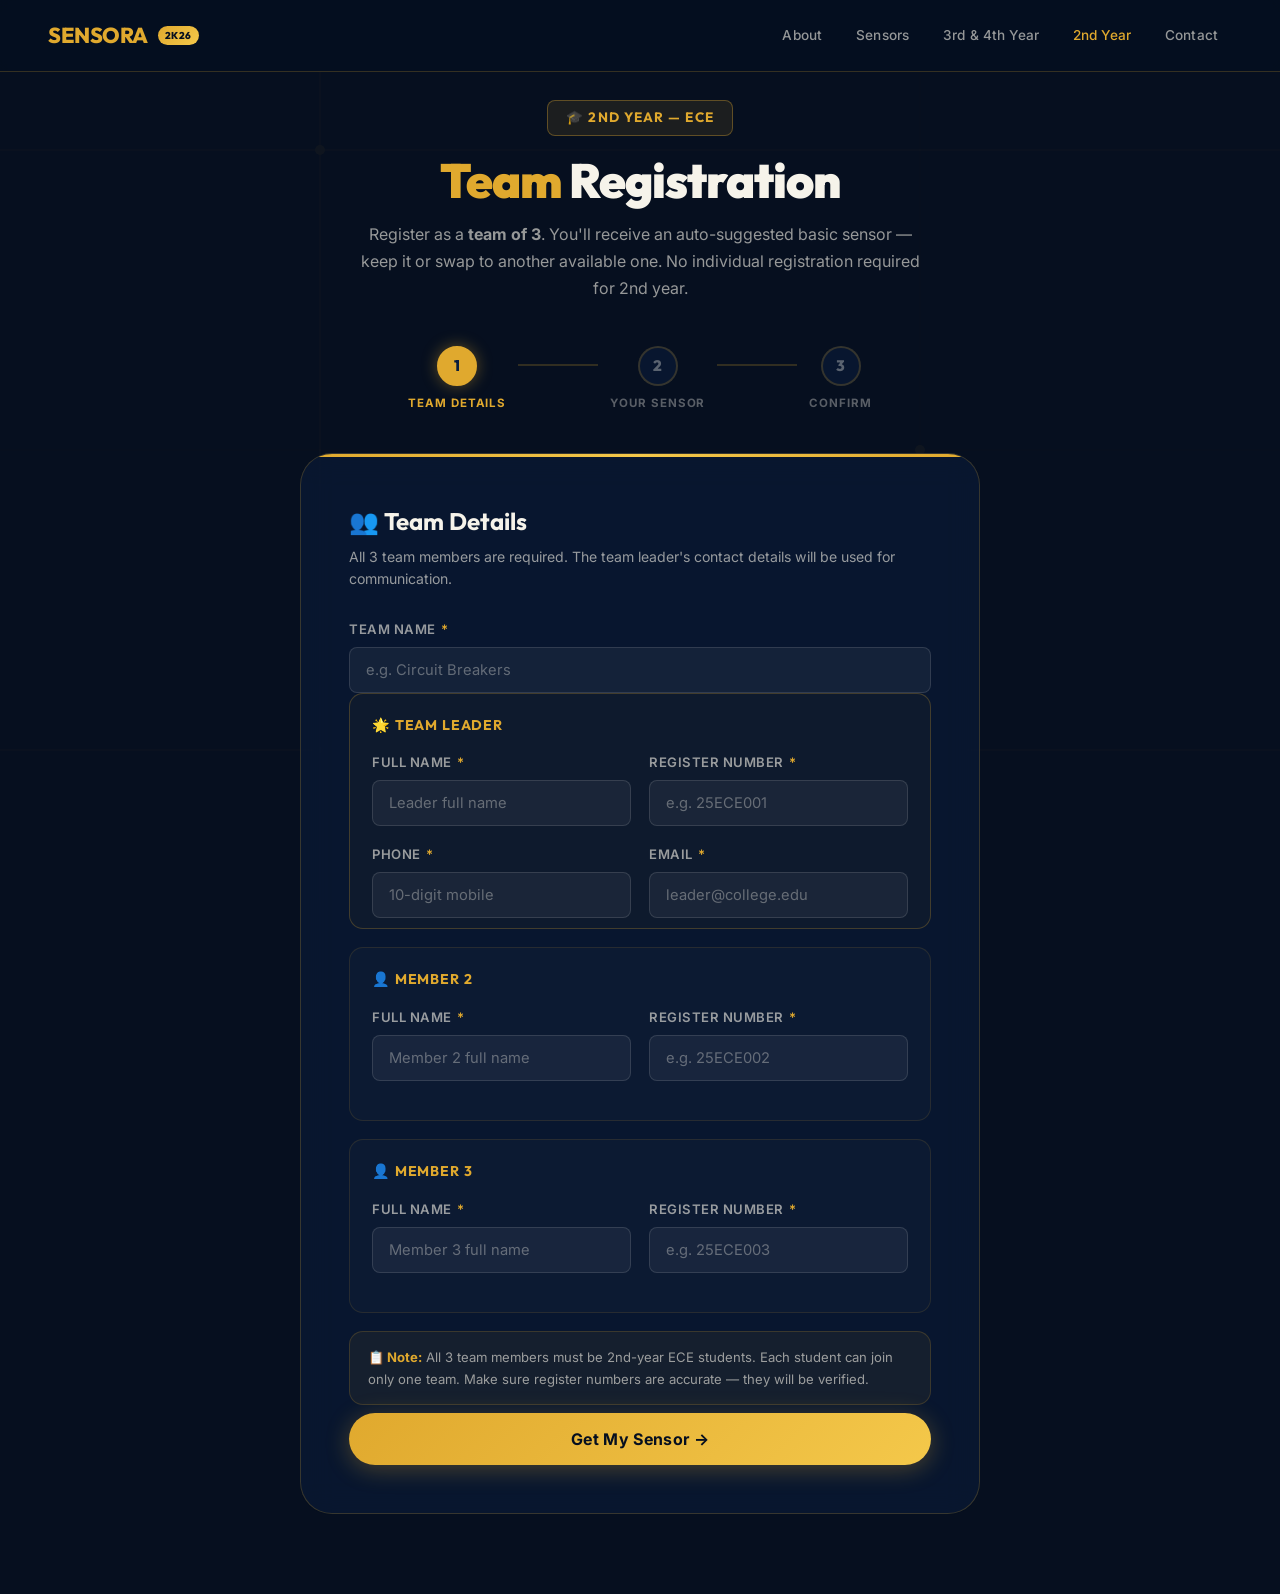
==== register-2nd.html @ 1e6fa835 "Add files via upload" ====
<!DOCTYPE html>
<html lang="en">
<head>
  <meta charset="UTF-8" />
  <meta name="viewport" content="width=device-width, initial-scale=1.0" />
  <meta name="description" content="SENSORA 2K26 — 2nd Year Team Registration. Register your team and get your sensor kit for the expo." />
  <meta name="theme-color" content="#0b1e3d" />
  <title>2nd Year Team Registration · SENSORA 2K26</title>
  <link rel="preconnect" href="https://fonts.googleapis.com" />
  <link rel="preconnect" href="https://fonts.gstatic.com" crossorigin />
  <link rel="stylesheet" href="style.css" />
  <link rel="stylesheet" href="sections.css" />
  <link rel="stylesheet" href="register-2nd.css" />
</head>
<body>

<!-- Circuit BG -->
<div class="circuit-bg" aria-hidden="true">
  <svg viewBox="0 0 1440 900" preserveAspectRatio="xMidYMid slice" fill="none" xmlns="http://www.w3.org/2000/svg">
    <line x1="0" y1="150" x2="1440" y2="150" stroke="#e0a92e" stroke-width="1"/>
    <line x1="0" y1="450" x2="1440" y2="450" stroke="#e0a92e" stroke-width="0.5"/>
    <line x1="0" y1="750" x2="1440" y2="750" stroke="#e0a92e" stroke-width="1"/>
    <line x1="400" y1="0" x2="400" y2="900" stroke="#e0a92e" stroke-width="1"/>
    <line x1="1000" y1="0" x2="1000" y2="900" stroke="#e0a92e" stroke-width="0.5"/>
    <circle cx="400" cy="150" r="5" fill="#e0a92e"/>
    <circle cx="1000" cy="450" r="5" fill="#e0a92e"/>
    <circle cx="400" cy="750" r="3" fill="#e0a92e"/>
  </svg>
</div>

<!-- Nav -->
<nav id="navbar" role="navigation" aria-label="Main navigation">
  <a href="index.html" class="nav-logo" aria-label="SENSORA 2K26 home">
    <span class="logo-s">SENSORA</span>
    <span class="logo-badge">2K26</span>
  </a>
  <div class="nav-links" role="menubar">
    <a href="index.html#about" role="menuitem">About</a>
    <a href="index.html#catalog" role="menuitem">Sensors</a>
    <a href="index.html#registration" role="menuitem">3rd &amp; 4th Year</a>
    <a href="register-2nd.html" class="active" role="menuitem">2nd Year</a>
    <a href="index.html#contact" role="menuitem">Contact</a>
  </div>
</nav>

<!-- ════════ MAIN ════════ -->
<main id="reg2nd-main">
  <div class="reg2nd-container">

    <!-- Page Header -->
    <div class="reg2nd-header reveal">
      <div class="r2h-badge">🎓 2nd Year — ECE</div>
      <h1 class="r2h-title"><span>Team</span> Registration</h1>
      <p class="r2h-sub">
        Register as a <strong>team of 3</strong>. You'll receive an auto-suggested basic sensor — keep it or swap to another available one.
        No individual registration required for 2nd year.
      </p>
    </div>

    <!-- Step Indicator -->
    <div class="step-indicator reveal reveal-delay-1" id="step-indicator" role="list">
      <div class="step-dot active" data-step="1" role="listitem">
        <span class="sd-num">1</span>
        <span class="sd-label">Team Details</span>
      </div>
      <div class="step-line"></div>
      <div class="step-dot" data-step="2" role="listitem">
        <span class="sd-num">2</span>
        <span class="sd-label">Your Sensor</span>
      </div>
      <div class="step-line"></div>
      <div class="step-dot" data-step="3" role="listitem">
        <span class="sd-num">3</span>
        <span class="sd-label">Confirm</span>
      </div>
    </div>

    <!-- ── STEP 1: Team Details ── -->
    <div class="wizard-step active" id="step1" data-step="1">
      <div class="form-card reveal">
        <div class="form-title">👥 Team Details</div>
        <div class="form-subtitle">
          All 3 team members are required. The team leader's contact details will be used for communication.
        </div>

        <form id="team-details-form" novalidate>

          <!-- Team Name -->
          <div class="form-group">
            <label class="form-label" for="r2-team-name">Team Name <span class="required">*</span></label>
            <input class="form-input" type="text" id="r2-team-name" name="teamName"
                   placeholder="e.g. Circuit Breakers" maxlength="80" required autocomplete="off" />
            <span class="error-text"></span>
          </div>

          <!-- Team Leader -->
          <div class="member-block leader-block">
            <div class="mb-title">🌟 Team Leader</div>
            <div class="form-grid">
              <div class="form-group">
                <label class="form-label" for="r2-leader-name">Full Name <span class="required">*</span></label>
                <input class="form-input" type="text" id="r2-leader-name" name="leaderName"
                       placeholder="Leader full name" maxlength="80" required />
                <span class="error-text"></span>
              </div>
              <div class="form-group">
                <label class="form-label" for="r2-leader-regno">Register Number <span class="required">*</span></label>
                <input class="form-input" type="text" id="r2-leader-regno" name="leaderRegno"
                       placeholder="e.g. 25ECE001" maxlength="20" required autocomplete="off" />
                <span class="error-text"></span>
              </div>
              <div class="form-group">
                <label class="form-label" for="r2-leader-phone">Phone <span class="required">*</span></label>
                <input class="form-input" type="tel" id="r2-leader-phone" name="leaderPhone"
                       placeholder="10-digit mobile" maxlength="10" required autocomplete="tel" />
                <span class="error-text"></span>
              </div>
              <div class="form-group">
                <label class="form-label" for="r2-leader-email">Email <span class="required">*</span></label>
                <input class="form-input" type="email" id="r2-leader-email" name="leaderEmail"
                       placeholder="leader@college.edu" required autocomplete="email" />
                <span class="error-text"></span>
              </div>
            </div>
          </div>

          <!-- Member 2 -->
          <div class="member-block">
            <div class="mb-title">👤 Member 2</div>
            <div class="form-grid">
              <div class="form-group">
                <label class="form-label" for="r2-m2-name">Full Name <span class="required">*</span></label>
                <input class="form-input" type="text" id="r2-m2-name" name="member2Name"
                       placeholder="Member 2 full name" maxlength="80" required />
                <span class="error-text"></span>
              </div>
              <div class="form-group">
                <label class="form-label" for="r2-m2-regno">Register Number <span class="required">*</span></label>
                <input class="form-input member-regno" type="text" id="r2-m2-regno" name="member2Regno"
                       placeholder="e.g. 25ECE002" maxlength="20" required autocomplete="off"
                       data-member="2" />
                <span class="error-text"></span>
                <span class="member-check-badge" id="m2-badge"></span>
              </div>
            </div>
          </div>

          <!-- Member 3 -->
          <div class="member-block">
            <div class="mb-title">👤 Member 3</div>
            <div class="form-grid">
              <div class="form-group">
                <label class="form-label" for="r2-m3-name">Full Name <span class="required">*</span></label>
                <input class="form-input" type="text" id="r2-m3-name" name="member3Name"
                       placeholder="Member 3 full name" maxlength="80" required />
                <span class="error-text"></span>
              </div>
              <div class="form-group">
                <label class="form-label" for="r2-m3-regno">Register Number <span class="required">*</span></label>
                <input class="form-input member-regno" type="text" id="r2-m3-regno" name="member3Regno"
                       placeholder="e.g. 25ECE003" maxlength="20" required autocomplete="off"
                       data-member="3" />
                <span class="error-text"></span>
                <span class="member-check-badge" id="m3-badge"></span>
              </div>
            </div>
          </div>

          <!-- Disclaimer -->
          <div class="form-rules" style="margin-top:8px;">
            <strong>📋 Note:</strong> All 3 team members must be 2nd-year ECE students. Each student can join only one team. Make sure register numbers are accurate — they will be verified.
          </div>

          <button type="submit" class="btn-submit" id="step1-next-btn">
            <div class="spinner"></div>
            <span class="btn-text">Get My Sensor →</span>
          </button>
        </form>
      </div>
    </div>

    <!-- ── STEP 2: Sensor Assignment ── -->
    <div class="wizard-step" id="step2" data-step="2">
      <div class="form-card reveal">
        <div class="form-title">🎁 Your Sensor Assignment</div>
        <div class="form-subtitle">
          A basic sensor has been auto-suggested for your team. You can keep it or search for another available basic sensor.
        </div>

        <!-- Suggested Sensor Card -->
        <div class="suggested-sensor-card" id="suggested-sensor-card">
          <div class="ssc-loading" id="ssc-loading">
            <div class="spinner" style="width:28px;height:28px;border-width:3px;"></div>
            <span>Loading sensor pool...</span>
          </div>
          <div class="ssc-content" id="ssc-content" style="display:none;">
            <div class="ssc-label">✨ Your Auto-Suggested Sensor</div>
            <div class="ssc-sensor-name" id="ssc-name">—</div>
            <div class="ssc-available" id="ssc-available">✓ Available &nbsp;·&nbsp; ✓ Beginner Friendly</div>
          </div>
          <div class="ssc-unavail" id="ssc-unavail" style="display:none;">
            <div class="ssc-label" style="color:#f87171;">⚠️ No Basic Sensors Available</div>
            <p style="font-size:0.88rem;color:var(--text-muted);margin-top:8px;">
              All basic sensors have been allocated. Please contact the event coordinator.
            </p>
          </div>
        </div>

        <!-- Action Buttons -->
        <div class="sensor-action-btns" id="sensor-action-btns" style="display:none;">
          <button class="btn-keep-sensor" id="btn-keep-sensor">
            ✅ Keep This Sensor
          </button>
          <button class="btn-choose-sensor" id="btn-choose-another">
            🔄 Choose Another
          </button>
        </div>

        <!-- Search Panel (shown when "Choose Another" clicked) -->
        <div class="basic-search-panel" id="basic-search-panel" style="display:none;">
          <div class="bsp-title">🔍 Search Available Basic Sensors</div>

          <div class="sensor-search-wrap" id="basic-sensor-search-wrap">
            <span class="sensor-search-icon">🔍</span>
            <input class="sensor-search-input" type="text" id="basic-sensor-search-input"
                   placeholder="Search by name, keyword..." autocomplete="off"
                   aria-autocomplete="list" aria-controls="basic-results-list"
                   aria-expanded="false" role="combobox" />
            <button type="button" class="sensor-search-clear" id="basic-search-clear"
                    aria-label="Clear" style="display:none;">✕</button>
          </div>

          <div class="sensor-results-dropdown" id="basic-results-dropdown" style="display:none;" role="listbox">
            <ul class="sensor-results-list" id="basic-results-list"></ul>
          </div>

          <div class="bsp-chips" id="bsp-chips">
            <!-- Available sensor chips rendered here -->
          </div>
        </div>

        <!-- Selected sensor display -->
        <div class="selected-sensor-display" id="selected-sensor-display" style="display:none;">
          <div class="ssd-label">Selected Sensor:</div>
          <div class="ssd-name" id="ssd-name">—</div>
          <button class="ssd-change" id="ssd-change">Change →</button>
        </div>

        <!-- Navigation -->
        <div class="wizard-nav">
          <button class="btn-back" id="step2-back-btn" type="button">← Back</button>
          <button class="btn-submit" id="step2-next-btn" type="button" disabled>
            <span class="btn-text">Review &amp; Confirm →</span>
          </button>
        </div>
      </div>
    </div>

    <!-- ── STEP 3: Confirm ── -->
    <div class="wizard-step" id="step3" data-step="3">
      <div class="form-card reveal">
        <div class="form-title">✅ Review &amp; Confirm</div>
        <div class="form-subtitle">
          Please review your team details and selected sensor before confirming. Once submitted, your sensor will be reserved.
        </div>

        <div class="confirmation-card" id="confirmation-card">
          <!-- Populated dynamically -->
        </div>

        <div class="form-rules" style="margin-top:16px;">
          ⚠️ By confirming, you agree that all register numbers are accurate. Sensor availability is verified at the moment of submission.
        </div>

        <div class="wizard-nav">
          <button class="btn-back" id="step3-back-btn" type="button">← Back</button>
          <button class="btn-submit" id="step3-confirm-btn" type="button">
            <div class="spinner"></div>
            <span class="btn-text">🚀 Confirm Team Registration</span>
          </button>
        </div>
      </div>
    </div>

  </div>
</main>

<!-- Success Modal -->
<div class="modal-overlay" id="success-modal-overlay" role="dialog" aria-modal="true" aria-labelledby="r2-modal-title">
  <div class="modal">
    <div class="modal-icon">🎉</div>
    <div class="modal-title" id="r2-modal-title">Team Registered!</div>
    <div class="modal-subtitle">Your 2nd year team registration is confirmed.</div>

    <div class="entry-code-box" style="margin:20px 0;">
      <div class="entry-code-label">Registration ID</div>
      <div class="entry-code-value" id="r2-modal-regid">SF2-2026-XXXXX</div>
    </div>
    <button class="btn-copy" id="r2-copy-btn">⎘ Copy ID</button>

    <div class="modal-summary" id="r2-modal-summary"></div>
    <button class="modal-ok" id="r2-modal-ok">Done ✓</button>
  </div>
</div>

<!-- Error Modal -->
<div class="modal-overlay" id="error-modal-overlay" role="dialog" aria-modal="true">
  <div class="modal error-modal">
    <div class="modal-icon">⚠️</div>
    <div class="modal-title">Registration Error</div>
    <div class="modal-subtitle" id="r2-error-msg">An error occurred.</div>
    <button class="modal-ok">Try Again</button>
  </div>
</div>

<!-- Toast -->
<div id="toast-container" aria-live="polite" aria-atomic="false"></div>

<!-- Scripts -->
<script>
  window.addEventListener('scroll', () => {
    document.getElementById('navbar').classList.toggle('scrolled', window.scrollY > 20);
  }, { passive: true });
</script>
<script src="app-2nd.js" defer></script>
</body>
</html>
---- style.css ----
/* ============================================================
   SENSORA 2K26 — Premium Style Sheet
   P.T. Lee Chengalvaraya Naicker College ECE Activity Club
   ============================================================ */

@import url('https://fonts.googleapis.com/css2?family=Outfit:wght@300;400;500;600;700;800;900&family=Inter:wght@300;400;500;600;700&family=JetBrains+Mono:wght@400;500&display=swap');

/* ── Design Tokens ───────────────────────────────────────── */
:root {
  --navy:         #0b1e3d;
  --navy-deep:    #060f1f;
  --navy-mid:     #112548;
  --navy-light:   #1a3a6b;
  --gold:         #e0a92e;
  --gold-light:   #f4c84a;
  --gold-dark:    #b8851a;
  --cream:        #f6f3ea;
  --cream-dark:   #ede8d8;
  --white:        #ffffff;
  --text-primary: #f6f3ea;
  --text-muted:   rgba(246,243,234,0.6);
  --text-subtle:  rgba(246,243,234,0.35);

  --glass-bg:     rgba(11,30,61,0.55);
  --glass-border: rgba(224,169,46,0.22);
  --glass-hover:  rgba(224,169,46,0.10);

  --radius-sm:    8px;
  --radius-md:    14px;
  --radius-lg:    22px;
  --radius-xl:    32px;

  --shadow-gold:  0 0 30px rgba(224,169,46,0.18), 0 4px 24px rgba(0,0,0,0.38);
  --shadow-card:  0 8px 40px rgba(0,0,0,0.4);
  --shadow-glow:  0 0 60px rgba(224,169,46,0.12);

  --transition:   all 0.3s cubic-bezier(0.4,0,0.2,1);
  --transition-fast: all 0.18s ease;

  --font-head:    'Outfit', sans-serif;
  --font-body:    'Inter', sans-serif;
  --font-mono:    'JetBrains Mono', monospace;

  --nav-h:        72px;
}

/* ── Reset & Base ────────────────────────────────────────── */
*, *::before, *::after { box-sizing: border-box; margin: 0; padding: 0; }

html {
  scroll-behavior: smooth;
  scroll-padding-top: calc(var(--nav-h) + 16px);
  font-size: 16px;
}

body {
  font-family: var(--font-body);
  background: var(--navy-deep);
  color: var(--text-primary);
  line-height: 1.6;
  overflow-x: hidden;
  -webkit-font-smoothing: antialiased;
  -moz-osx-font-smoothing: grayscale;
}

img { max-width: 100%; display: block; }
a { color: inherit; text-decoration: none; }
button { cursor: pointer; font-family: inherit; border: none; outline: none; }
input, select, textarea { font-family: inherit; }
ul, ol { list-style: none; }

/* ── Circuit-Board Background ────────────────────────────── */
.circuit-bg {
  position: fixed;
  inset: 0;
  pointer-events: none;
  z-index: 0;
  overflow: hidden;
}
.circuit-bg svg {
  width: 100%;
  height: 100%;
  opacity: 0.045;
}

/* ── Scrollbar ───────────────────────────────────────────── */
::-webkit-scrollbar { width: 6px; }
::-webkit-scrollbar-track { background: var(--navy-deep); }
::-webkit-scrollbar-thumb { background: var(--gold-dark); border-radius: 3px; }
::-webkit-scrollbar-thumb:hover { background: var(--gold); }

/* ── Navigation ──────────────────────────────────────────── */
#navbar {
  position: fixed;
  top: 0; left: 0; right: 0;
  z-index: 1000;
  height: var(--nav-h);
  display: flex;
  align-items: center;
  padding: 0 clamp(16px, 4vw, 48px);
  background: rgba(6,15,31,0.82);
  backdrop-filter: blur(20px) saturate(1.4);
  -webkit-backdrop-filter: blur(20px) saturate(1.4);
  border-bottom: 1px solid var(--glass-border);
  transition: var(--transition);
}
#navbar.scrolled {
  background: rgba(6,15,31,0.96);
  box-shadow: 0 4px 40px rgba(0,0,0,0.6);
}
.nav-logo {
  display: flex; align-items: center; gap: 10px;
  font-family: var(--font-head);
  font-weight: 800;
  font-size: 1.35rem;
  letter-spacing: -0.02em;
}
.nav-logo span.logo-s { color: var(--gold); }
.nav-logo .logo-badge {
  background: linear-gradient(135deg, var(--gold), var(--gold-light));
  color: var(--navy-deep);
  font-size: 0.62rem;
  font-weight: 800;
  padding: 2px 7px;
  border-radius: 20px;
  letter-spacing: 0.04em;
  text-transform: uppercase;
}
.nav-links {
  display: flex;
  align-items: center;
  gap: 6px;
  margin-left: auto;
}
.nav-links a {
  font-size: 0.85rem;
  font-weight: 500;
  padding: 8px 14px;
  border-radius: var(--radius-sm);
  color: var(--text-muted);
  transition: var(--transition-fast);
  letter-spacing: 0.01em;
}
.nav-links a:hover {
  color: var(--gold);
  background: rgba(224,169,46,0.08);
}
.nav-links a.active { color: var(--gold); }
.nav-cta {
  margin-left: 8px;
  background: linear-gradient(135deg, var(--gold), var(--gold-light)) !important;
  color: var(--navy-deep) !important;
  font-weight: 700 !important;
  padding: 9px 20px !important;
  border-radius: 20px !important;
}
.nav-cta:hover {
  transform: translateY(-1px);
  box-shadow: 0 4px 20px rgba(224,169,46,0.4);
  background: var(--glass-hover) !important;
}
.hamburger {
  display: none;
  flex-direction: column;
  gap: 5px;
  margin-left: auto;
  padding: 8px;
  border-radius: var(--radius-sm);
  background: transparent;
  transition: var(--transition-fast);
}
.hamburger span {
  display: block;
  width: 22px; height: 2px;
  background: var(--cream);
  border-radius: 2px;
  transition: var(--transition);
}
.hamburger.open span:nth-child(1) { transform: translateY(7px) rotate(45deg); }
.hamburger.open span:nth-child(2) { opacity: 0; }
.hamburger.open span:nth-child(3) { transform: translateY(-7px) rotate(-45deg); }

/* Mobile Menu */
#mobile-menu {
  position: fixed;
  top: var(--nav-h); left: 0; right: 0;
  background: rgba(6,15,31,0.98);
  backdrop-filter: blur(20px);
  padding: 20px clamp(16px,4vw,48px) 28px;
  border-bottom: 1px solid var(--glass-border);
  z-index: 999;
  transform: translateY(-100%);
  opacity: 0;
  pointer-events: none;
  transition: var(--transition);
}
#mobile-menu.open {
  transform: translateY(0);
  opacity: 1;
  pointer-events: all;
}
#mobile-menu a {
  display: block;
  padding: 13px 0;
  font-size: 1.05rem;
  font-weight: 500;
  color: var(--text-muted);
  border-bottom: 1px solid rgba(255,255,255,0.06);
  transition: var(--transition-fast);
}
#mobile-menu a:hover { color: var(--gold); padding-left: 8px; }

/* ── Hero Section ────────────────────────────────────────── */
#hero {
  position: relative;
  min-height: 100vh;
  display: flex;
  flex-direction: column;
  align-items: center;
  justify-content: center;
  text-align: center;
  padding: calc(var(--nav-h) + 40px) clamp(16px,6vw,80px) 80px;
  overflow: hidden;
}

.hero-glow {
  position: absolute;
  width: 700px; height: 700px;
  border-radius: 50%;
  background: radial-gradient(circle, rgba(224,169,46,0.12) 0%, transparent 70%);
  top: 50%; left: 50%;
  transform: translate(-50%,-50%);
  pointer-events: none;
}
.hero-glow-2 {
  position: absolute;
  width: 400px; height: 400px;
  border-radius: 50%;
  background: radial-gradient(circle, rgba(26,106,175,0.15) 0%, transparent 70%);
  top: 20%; right: 10%;
  pointer-events: none;
  animation: float 8s ease-in-out infinite alternate;
}

@keyframes float {
  from { transform: translateY(0) scale(1); }
  to   { transform: translateY(-30px) scale(1.05); }
}

.hero-eyebrow {
  display: inline-flex;
  align-items: center;
  gap: 8px;
  background: rgba(224,169,46,0.1);
  border: 1px solid rgba(224,169,46,0.3);
  padding: 6px 16px;
  border-radius: 20px;
  font-size: 0.78rem;
  font-weight: 600;
  letter-spacing: 0.12em;
  text-transform: uppercase;
  color: var(--gold);
  margin-bottom: 28px;
  animation: fadeInDown 0.7s ease both;
}
.hero-eyebrow .dot {
  width: 6px; height: 6px;
  background: var(--gold);
  border-radius: 50%;
  animation: pulse 1.8s ease-in-out infinite;
}
@keyframes pulse {
  0%,100% { opacity: 1; transform: scale(1); }
  50% { opacity: 0.4; transform: scale(0.7); }
}

.hero-title {
  font-family: var(--font-head);
  font-size: clamp(3.2rem, 9vw, 8rem);
  font-weight: 900;
  letter-spacing: -0.04em;
  line-height: 0.92;
  margin-bottom: 20px;
  animation: fadeInUp 0.8s ease 0.15s both;
}
.hero-title .t-white { color: var(--cream); }
.hero-title .t-gold {
  background: linear-gradient(135deg, var(--gold) 0%, var(--gold-light) 50%, var(--gold) 100%);
  -webkit-background-clip: text;
  -webkit-text-fill-color: transparent;
  background-clip: text;
}
.hero-year {
  display: block;
  font-size: clamp(1.2rem, 3vw, 2rem);
  font-weight: 300;
  letter-spacing: 0.22em;
  color: var(--text-muted);
  margin-top: 8px;
}

.hero-subtitle {
  font-size: clamp(0.95rem, 2vw, 1.2rem);
  color: var(--text-muted);
  max-width: 600px;
  margin: 0 auto 16px;
  font-weight: 400;
  line-height: 1.7;
  animation: fadeInUp 0.8s ease 0.25s both;
}
.hero-college {
  font-size: 0.82rem;
  color: var(--text-subtle);
  letter-spacing: 0.04em;
  margin-bottom: 40px;
  animation: fadeInUp 0.8s ease 0.32s both;
}

/* Countdown */
.countdown {
  display: flex;
  gap: clamp(12px, 2vw, 24px);
  justify-content: center;
  margin-bottom: 48px;
  animation: fadeInUp 0.8s ease 0.4s both;
}
.cd-box {
  background: var(--glass-bg);
  border: 1px solid var(--glass-border);
  border-radius: var(--radius-md);
  padding: clamp(12px,2vw,20px) clamp(16px,2.5vw,28px);
  min-width: 80px;
  text-align: center;
  backdrop-filter: blur(12px);
  position: relative;
  overflow: hidden;
}
.cd-box::before {
  content: '';
  position: absolute;
  top: 0; left: 0; right: 0; height: 2px;
  background: linear-gradient(90deg, transparent, var(--gold), transparent);
}
.cd-num {
  font-family: var(--font-head);
  font-size: clamp(1.8rem, 4vw, 3rem);
  font-weight: 800;
  color: var(--gold);
  line-height: 1;
  display: block;
}
.cd-label {
  font-size: 0.68rem;
  color: var(--text-subtle);
  letter-spacing: 0.1em;
  text-transform: uppercase;
  margin-top: 6px;
}

/* Hero CTA buttons */
.hero-btns {
  display: flex;
  gap: 14px;
  justify-content: center;
  flex-wrap: wrap;
  animation: fadeInUp 0.8s ease 0.5s both;
}
.btn-primary {
  display: inline-flex;
  align-items: center;
  gap: 8px;
  background: linear-gradient(135deg, var(--gold), var(--gold-light));
  color: var(--navy-deep);
  font-weight: 700;
  font-size: 0.95rem;
  padding: 14px 30px;
  border-radius: 50px;
  transition: var(--transition);
  box-shadow: 0 4px 24px rgba(224,169,46,0.35);
}
.btn-primary:hover {
  transform: translateY(-2px);
  box-shadow: 0 8px 36px rgba(224,169,46,0.5);
}
.btn-secondary {
  display: inline-flex;
  align-items: center;
  gap: 8px;
  background: transparent;
  color: var(--cream);
  font-weight: 600;
  font-size: 0.95rem;
  padding: 13px 28px;
  border-radius: 50px;
  border: 1.5px solid rgba(246,243,234,0.25);
  transition: var(--transition);
}
.btn-secondary:hover {
  border-color: var(--gold);
  color: var(--gold);
  transform: translateY(-2px);
  background: rgba(224,169,46,0.06);
}

/* Scroll indicator */
.scroll-hint {
  position: absolute;
  bottom: 30px; left: 50%;
  transform: translateX(-50%);
  display: flex;
  flex-direction: column;
  align-items: center;
  gap: 6px;
  color: var(--text-subtle);
  font-size: 0.72rem;
  letter-spacing: 0.1em;
  text-transform: uppercase;
  animation: fadeIn 1s ease 1.2s both;
}
.scroll-arrow {
  width: 24px; height: 24px;
  border-right: 2px solid var(--text-subtle);
  border-bottom: 2px solid var(--text-subtle);
  transform: rotate(45deg);
  animation: scrollBounce 1.8s ease-in-out infinite;
}
@keyframes scrollBounce {
  0%,100% { transform: rotate(45deg) translateY(0); opacity: 0.4; }
  50% { transform: rotate(45deg) translateY(6px); opacity: 1; }
}

/* ── Section Shared ──────────────────────────────────────── */
section {
  position: relative;
  z-index: 1;
  padding: clamp(60px,8vw,100px) clamp(16px,5vw,72px);
}
.section-inner { max-width: 1200px; margin: 0 auto; }
.section-label {
  display: inline-flex;
  align-items: center;
  gap: 8px;
  font-size: 0.72rem;
  font-weight: 700;
  letter-spacing: 0.16em;
  text-transform: uppercase;
  color: var(--gold);
  margin-bottom: 12px;
}
.section-label::before {
  content: '';
  display: block;
  width: 20px; height: 2px;
  background: var(--gold);
  border-radius: 1px;
}
.section-title {
  font-family: var(--font-head);
  font-size: clamp(2rem, 4.5vw, 3.2rem);
  font-weight: 800;
  letter-spacing: -0.03em;
  line-height: 1.1;
  margin-bottom: 16px;
  color: var(--cream);
}
.section-title span { color: var(--gold); }
.section-sub {
  font-size: 1.05rem;
  color: var(--text-muted);
  max-width: 580px;
  line-height: 1.7;
  margin-bottom: 48px;
}

/* Section alternating bg */
section:nth-child(even) { background: rgba(255,255,255,0.012); }

/* ── About Section ───────────────────────────────────────── */
#about { border-top: 1px solid rgba(255,255,255,0.05); }
.about-grid {
  display: grid;
  grid-template-columns: 1fr 1fr;
  gap: 48px;
  align-items: center;
}
.about-stats {
  display: grid;
  grid-template-columns: 1fr 1fr;
  gap: 16px;
  margin-top: 32px;
}
.stat-card {
  background: var(--glass-bg);
  border: 1px solid var(--glass-border);
  border-radius: var(--radius-md);
  padding: 22px;
  text-align: center;
  backdrop-filter: blur(10px);
  transition: var(--transition);
}
.stat-card:hover {
  border-color: rgba(224,169,46,0.45);
  transform: translateY(-4px);
  box-shadow: var(--shadow-gold);
}
.stat-num {
  font-family: var(--font-head);
  font-size: 2.2rem;
  font-weight: 800;
  color: var(--gold);
  display: block;
}
.stat-desc { font-size: 0.82rem; color: var(--text-muted); margin-top: 4px; }

.about-visual {
  position: relative;
  display: flex;
  align-items: center;
  justify-content: center;
}
.chip-diagram {
  width: 280px; height: 280px;
  border-radius: 50%;
  background: conic-gradient(
    var(--navy-light) 0deg,
    var(--navy-mid) 90deg,
    var(--navy-light) 180deg,
    var(--navy-deep) 270deg,
    var(--navy-light) 360deg
  );
  border: 2px solid var(--glass-border);
  display: flex;
  align-items: center;
  justify-content: center;
  animation: rotateSlow 30s linear infinite;
  box-shadow: var(--shadow-glow);
}
.chip-diagram-inner {
  width: 180px; height: 180px;
  background: var(--navy-deep);
  border-radius: 50%;
  display: flex;
  align-items: center;
  justify-content: center;
  flex-direction: column;
  border: 2px solid var(--glass-border);
}
.chip-icon { font-size: 3rem; }
.chip-label {
  font-size: 0.7rem;
  color: var(--gold);
  letter-spacing: 0.12em;
  text-transform: uppercase;
  margin-top: 6px;
  font-weight: 600;
}
@keyframes rotateSlow {
  from { transform: rotate(0deg); }
  to   { transform: rotate(360deg); }
}

/* ── Themes Section ──────────────────────────────────────── */
#themes { background: rgba(255,255,255,0.018); }
.themes-grid {
  display: grid;
  grid-template-columns: repeat(auto-fill, minmax(340px, 1fr));
  gap: 22px;
}
.theme-card {
  background: var(--glass-bg);
  border: 1px solid var(--glass-border);
  border-radius: var(--radius-lg);
  padding: 28px;
  transition: var(--transition);
  position: relative;
  overflow: hidden;
  backdrop-filter: blur(14px);
  cursor: default;
}
.theme-card::before {
  content: '';
  position: absolute;
  top: 0; left: 0; right: 0; height: 3px;
  background: var(--tc, var(--gold));
  border-radius: var(--radius-lg) var(--radius-lg) 0 0;
}
.theme-card::after {
  content: '';
  position: absolute;
  top: -80px; right: -80px;
  width: 200px; height: 200px;
  border-radius: 50%;
  background: radial-gradient(circle, var(--tc, var(--gold)), transparent 70%);
  opacity: 0.06;
  transition: var(--transition);
}
.theme-card:hover {
  border-color: rgba(255,255,255,0.2);
  transform: translateY(-6px);
  box-shadow: var(--shadow-card);
}
.theme-card:hover::after { opacity: 0.12; }
.theme-icon {
  font-size: 2.5rem;
  margin-bottom: 14px;
  display: block;
}
.theme-name {
  font-family: var(--font-head);
  font-size: 1.15rem;
  font-weight: 700;
  color: var(--cream);
  margin-bottom: 10px;
  letter-spacing: -0.01em;
}
.theme-desc {
  font-size: 0.88rem;
  color: var(--text-muted);
  line-height: 1.65;
  margin-bottom: 16px;
}
.theme-cats {
  display: flex;
  flex-wrap: wrap;
  gap: 7px;
}
.cat-chip {
  font-size: 0.72rem;
  font-weight: 600;
  padding: 4px 12px;
  border-radius: 20px;
  letter-spacing: 0.04em;
  text-transform: uppercase;
  background: rgba(255,255,255,0.07);
  border: 1px solid rgba(255,255,255,0.12);
  color: var(--text-muted);
  transition: var(--transition-fast);
}
.cat-chip:hover {
  background: rgba(224,169,46,0.12);
  border-color: var(--gold);
  color: var(--gold);
}

/* ── Sensor Catalog ──────────────────────────────────────── */
#catalog { }
.catalog-controls {
  display: flex;
  gap: 14px;
  margin-bottom: 32px;
  flex-wrap: wrap;
  align-items: center;
}
.search-wrap {
  flex: 1;
  min-width: 220px;
  position: relative;
}
.search-wrap .search-icon {
  position: absolute;
  left: 16px; top: 50%;
  transform: translateY(-50%);
  color: var(--text-subtle);
  font-size: 1rem;
  pointer-events: none;
}
#sensor-search {
  width: 100%;
  background: var(--glass-bg);
  border: 1px solid var(--glass-border);
  border-radius: 50px;
  padding: 13px 20px 13px 44px;
  color: var(--cream);
  font-size: 0.95rem;
  transition: var(--transition);
  backdrop-filter: blur(10px);
}
#sensor-search::placeholder { color: var(--text-subtle); }
#sensor-search:focus {
  border-color: var(--gold);
  box-shadow: 0 0 0 3px rgba(224,169,46,0.12);
  outline: none;
}
#category-filter {
  background: var(--glass-bg);
  border: 1px solid var(--glass-border);
  border-radius: 50px;
  padding: 13px 40px 13px 20px;
  color: var(--cream);
  font-size: 0.9rem;
  cursor: pointer;
  appearance: none;
  background-image: url("data:image/svg+xml,%3Csvg xmlns='http://www.w3.org/2000/svg' width='12' height='8' viewBox='0 0 12 8'%3E%3Cpath d='M1 1l5 5 5-5' stroke='%23e0a92e' stroke-width='1.5' fill='none' stroke-linecap='round'/%3E%3C/svg%3E");
  background-repeat: no-repeat;
  background-position: right 16px center;
  transition: var(--transition);
  backdrop-filter: blur(10px);
  min-width: 180px;
}
#category-filter:focus {
  outline: none;
  border-color: var(--gold);
}
#category-filter option {
  background: var(--navy-mid);
  color: var(--cream);
}
.catalog-count {
  font-size: 0.82rem;
  color: var(--text-subtle);
  white-space: nowrap;
}

.sensor-grid {
  display: grid;
  grid-template-columns: repeat(auto-fill, minmax(280px, 1fr));
  gap: 18px;
}
.sensor-card {
  background: var(--glass-bg);
  border: 1px solid var(--glass-border);
  border-radius: var(--radius-md);
  padding: 20px;
  transition: var(--transition);
  position: relative;
  overflow: hidden;
  backdrop-filter: blur(10px);
}
.sensor-card:hover {
  border-color: rgba(224,169,46,0.38);
  transform: translateY(-4px);
  box-shadow: var(--shadow-card);
}
.sensor-card-head {
  display: flex;
  justify-content: space-between;
  align-items: flex-start;
  gap: 10px;
  margin-bottom: 10px;
}
.sensor-name {
  font-family: var(--font-head);
  font-size: 0.95rem;
  font-weight: 700;
  color: var(--cream);
  line-height: 1.3;
}
.sensor-price {
  font-family: var(--font-mono);
  font-size: 0.82rem;
  font-weight: 500;
  color: var(--gold);
  white-space: nowrap;
  background: rgba(224,169,46,0.1);
  padding: 3px 10px;
  border-radius: 20px;
  border: 1px solid rgba(224,169,46,0.2);
}
.sensor-cat {
  display: inline-block;
  font-size: 0.68rem;
  font-weight: 600;
  letter-spacing: 0.08em;
  text-transform: uppercase;
  color: var(--text-subtle);
  margin-bottom: 8px;
  border: 1px solid rgba(255,255,255,0.1);
  padding: 2px 9px;
  border-radius: 10px;
}
.sensor-desc {
  font-size: 0.84rem;
  color: var(--text-muted);
  line-height: 1.6;
}
.sensor-id {
  font-family: var(--font-mono);
  font-size: 0.65rem;
  color: var(--text-subtle);
  margin-top: 12px;
}

.no-results {
  grid-column: 1/-1;
  text-align: center;
  padding: 60px;
  color: var(--text-subtle);
}
.no-results .nr-icon { font-size: 3rem; margin-bottom: 12px; }
.no-results p { font-size: 1rem; }

/* ── Registration Section ────────────────────────────────── */
#registration { background: rgba(255,255,255,0.018); }
.reg-tabs {
  display: flex;
  gap: 0;
  background: rgba(255,255,255,0.05);
  border: 1px solid var(--glass-border);
  border-radius: var(--radius-lg);
  padding: 6px;
  width: fit-content;
  margin-bottom: 36px;
}
.reg-tab {
  padding: 12px 28px;
  border-radius: calc(var(--radius-lg) - 4px);
  font-size: 0.9rem;
  font-weight: 600;
  color: var(--text-muted);
  background: transparent;
  transition: var(--transition);
  letter-spacing: 0.01em;
}
.reg-tab.active {
  background: linear-gradient(135deg, var(--gold), var(--gold-light));
  color: var(--navy-deep);
  box-shadow: 0 4px 16px rgba(224,169,46,0.35);
}

.reg-panel { display: none; }
.reg-panel.active { display: block; }

/* Form */
.form-card {
  background: var(--glass-bg);
  border: 1px solid var(--glass-border);
  border-radius: var(--radius-xl);
  padding: clamp(24px,4vw,48px);
  max-width: 680px;
  backdrop-filter: blur(16px);
  position: relative;
  overflow: hidden;
}
.form-card::before {
  content: '';
  position: absolute;
  top: 0; left: 0; right: 0; height: 3px;
  background: linear-gradient(90deg, var(--gold), var(--gold-light), var(--gold));
}
.form-title {
  font-family: var(--font-head);
  font-size: 1.5rem;
  font-weight: 700;
  margin-bottom: 6px;
  color: var(--cream);
}
.form-subtitle {
  font-size: 0.88rem;
  color: var(--text-muted);
  margin-bottom: 28px;
  line-height: 1.6;
}
.form-grid {
  display: grid;
  grid-template-columns: 1fr 1fr;
  gap: 18px;
}
.form-grid .full { grid-column: 1 / -1; }
.form-group { display: flex; flex-direction: column; gap: 7px; }
.form-label {
  font-size: 0.82rem;
  font-weight: 600;
  color: var(--text-muted);
  letter-spacing: 0.04em;
  text-transform: uppercase;
}
.form-label .required { color: var(--gold); margin-left: 2px; }
.form-input, .form-select, .form-textarea {
  background: rgba(255,255,255,0.05);
  border: 1.5px solid rgba(255,255,255,0.12);
  border-radius: var(--radius-sm);
  padding: 13px 16px;
  color: var(--cream);
  font-size: 0.92rem;
  transition: var(--transition);
  width: 100%;
}
.form-input::placeholder,
.form-textarea::placeholder { color: var(--text-subtle); }
.form-input:focus, .form-select:focus, .form-textarea:focus {
  outline: none;
  border-color: var(--gold);
  background: rgba(224,169,46,0.05);
  box-shadow: 0 0 0 3px rgba(224,169,46,0.1);
}
.form-input.error, .form-select.error { border-color: #e05c5c; }
.form-select {
  appearance: none;
  background-image: url("data:image/svg+xml,%3Csvg xmlns='http://www.w3.org/2000/svg' width='12' height='8' viewBox='0 0 12 8'%3E%3Cpath d='M1 1l5 5 5-5' stroke='%23e0a92e' stroke-width='1.5' fill='none' stroke-linecap='round'/%3E%3C/svg%3E");
  background-repeat: no-repeat;
  background-position: right 14px center;
  background-color: rgba(255,255,255,0.05);
  cursor: pointer;
}
.form-select option {
  background: var(--navy-mid);
  color: var(--cream);
}
.form-textarea {
  resize: vertical;
  min-height: 100px;
  line-height: 1.6;
}
.error-text {
  font-size: 0.76rem;
  color: #e05c5c;
  display: none;
}
.form-group.has-error .error-text { display: block; }

.members-list { display: flex; flex-direction: column; gap: 10px; }
.member-row {
  display: flex;
  gap: 10px;
  align-items: center;
}
.member-row .form-input { flex: 1; }
.btn-remove-member {
  background: rgba(224,92,92,0.12);
  border: 1px solid rgba(224,92,92,0.3);
  color: #e07070;
  width: 38px; height: 38px;
  border-radius: var(--radius-sm);
  display: flex; align-items: center; justify-content: center;
  font-size: 1rem;
  transition: var(--transition-fast);
  flex-shrink: 0;
}
.btn-remove-member:hover {
  background: rgba(224,92,92,0.22);
  border-color: #e05c5c;
  color: #ff8080;
}
.btn-add-member {
  background: rgba(224,169,46,0.08);
  border: 1px dashed rgba(224,169,46,0.3);
  color: var(--gold);
  padding: 11px 20px;
  border-radius: var(--radius-sm);
  font-size: 0.88rem;
  font-weight: 600;
  transition: var(--transition-fast);
  margin-top: 4px;
  display: inline-flex;
  align-items: center;
  gap: 6px;
}
.btn-add-member:hover {
  background: rgba(224,169,46,0.14);
  border-color: var(--gold);
}

.sensors-chosen { display: flex; flex-direction: column; gap: 10px; }
.sensor-row {
  display: flex;
  gap: 10px;
  align-items: center;
}
.sensor-num {
  font-family: var(--font-mono);
  font-size: 0.78rem;
  color: var(--gold);
  min-width: 22px;
}
.sensor-row .form-select { flex: 1; }

.form-rules {
  background: rgba(224,169,46,0.06);
  border: 1px solid rgba(224,169,46,0.18);
  border-radius: var(--radius-md);
  padding: 14px 18px;
  margin-top: 6px;
  font-size: 0.82rem;
  color: var(--text-muted);
  line-height: 1.7;
}
.form-rules strong { color: var(--gold); }

.btn-submit {
  display: inline-flex;
  align-items: center;
  justify-content: center;
  gap: 10px;
  width: 100%;
  background: linear-gradient(135deg, var(--gold), var(--gold-light));
  color: var(--navy-deep);
  font-weight: 700;
  font-size: 1rem;
  padding: 16px 30px;
  border-radius: 50px;
  margin-top: 8px;
  transition: var(--transition);
  box-shadow: 0 4px 24px rgba(224,169,46,0.3);
  letter-spacing: 0.02em;
}
.btn-submit:hover:not(:disabled) {
  transform: translateY(-2px);
  box-shadow: 0 8px 36px rgba(224,169,46,0.5);
}
.btn-submit:disabled {
  opacity: 0.5;
  cursor: not-allowed;
  transform: none;
}
.btn-submit .spinner {
  width: 18px; height: 18px;
  border: 2.5px solid rgba(11,30,61,0.3);
  border-top-color: var(--navy-deep);
  border-radius: 50%;
  animation: spin 0.7s linear infinite;
  display: none;
}
.btn-submit.loading .spinner { display: block; }
.btn-submit.loading .btn-text { display: none; }

@keyframes spin { to { transform: rotate(360deg); } }

/* ── Modal / Confirmation ────────────────────────────────── */
.modal-overlay {
  position: fixed;
  inset: 0;
  background: rgba(0,0,0,0.75);
  backdrop-filter: blur(8px);
  z-index: 2000;
  display: flex;
  align-items: center;
  justify-content: center;
  padding: 20px;
  opacity: 0;
  pointer-events: none;
  transition: opacity 0.3s ease;
}
.modal-overlay.open {
  opacity: 1;
  pointer-events: all;
}
.modal {
  background: linear-gradient(160deg, var(--navy-mid), var(--navy-deep));
  border: 1px solid var(--glass-border);
  border-radius: var(--radius-xl);
  padding: clamp(28px,4vw,48px);
  max-width: 520px;
  width: 100%;
  position: relative;
  transform: scale(0.9) translateY(20px);
  transition: transform 0.3s cubic-bezier(0.4,0,0.2,1);
  box-shadow: var(--shadow-card), 0 0 80px rgba(224,169,46,0.1);
}
.modal-overlay.open .modal {
  transform: scale(1) translateY(0);
}
.modal-close {
  position: absolute;
  top: 16px; right: 16px;
  background: rgba(255,255,255,0.08);
  border: none;
  color: var(--text-muted);
  width: 36px; height: 36px;
  border-radius: 50%;
  font-size: 1.1rem;
  display: flex; align-items: center; justify-content: center;
  cursor: pointer;
  transition: var(--transition-fast);
}
.modal-close:hover { background: rgba(255,255,255,0.15); color: var(--cream); }
.modal-icon {
  width: 64px; height: 64px;
  background: linear-gradient(135deg, rgba(224,169,46,0.2), rgba(244,200,74,0.1));
  border: 1.5px solid rgba(224,169,46,0.3);
  border-radius: 50%;
  display: flex; align-items: center; justify-content: center;
  font-size: 2rem;
  margin: 0 auto 20px;
}
.modal-title {
  font-family: var(--font-head);
  font-size: 1.5rem;
  font-weight: 800;
  text-align: center;
  color: var(--cream);
  margin-bottom: 8px;
}
.modal-subtitle {
  text-align: center;
  color: var(--text-muted);
  font-size: 0.9rem;
  margin-bottom: 24px;
}
.entry-code-box {
  background: rgba(0,0,0,0.3);
  border: 1.5px solid var(--gold);
  border-radius: var(--radius-md);
  padding: 16px;
  text-align: center;
  margin-bottom: 20px;
}
.entry-code-label {
  font-size: 0.72rem;
  color: var(--text-subtle);
  letter-spacing: 0.1em;
  text-transform: uppercase;
  margin-bottom: 6px;
}
.entry-code-value {
  font-family: var(--font-mono);
  font-size: 1.4rem;
  font-weight: 500;
  color: var(--gold);
  letter-spacing: 0.06em;
}
.btn-copy {
  display: inline-flex;
  align-items: center;
  gap: 6px;
  background: rgba(224,169,46,0.1);
  border: 1px solid rgba(224,169,46,0.3);
  color: var(--gold);
  font-size: 0.85rem;
  font-weight: 600;
  padding: 9px 20px;
  border-radius: 20px;
  cursor: pointer;
  transition: var(--transition-fast);
  margin: 0 auto 20px;
  display: flex;
  justify-content: center;
}
.btn-copy:hover { background: rgba(224,169,46,0.18); }
.btn-copy.copied {
  background: rgba(46,139,87,0.15);
  border-color: rgba(46,139,87,0.4);
  color: #4cd97b;
}

.modal-summary {
  background: rgba(255,255,255,0.04);
  border: 1px solid rgba(255,255,255,0.08);
  border-radius: var(--radius-md);
  padding: 16px;
  font-size: 0.84rem;
  color: var(--text-muted);
  line-height: 1.8;
}
.modal-summary strong { color: var(--cream); }
.modal-ok {
  display: block;
  width: 100%;
  background: linear-gradient(135deg, var(--gold), var(--gold-light));
  color: var(--navy-deep);
  font-weight: 700;
  font-size: 0.95rem;
  padding: 14px;
  border-radius: 50px;
  margin-top: 20px;
  text-align: center;
  cursor: pointer;
  transition: var(--transition);
  border: none;
}
.modal-ok:hover { transform: translateY(-1px); box-shadow: 0 4px 20px rgba(224,169,46,0.4); }

/* Error modal */
.modal.error-modal .modal-icon {
  background: linear-gradient(135deg, rgba(224,92,92,0.2), rgba(220,50,50,0.1));
  border-color: rgba(224,92,92,0.35);
}
.modal.error-modal .modal-title { color: #ff9090; }

/* ── Admin Section ───────────────────────────────────────── */
#admin {
  min-height: 60vh;
}
.admin-gate {
  max-width: 420px;
  margin: 0 auto;
  text-align: center;
}
.admin-gate-icon {
  font-size: 3rem;
  margin-bottom: 16px;
}
.admin-dashboard { display: none; }
.admin-tabs {
  display: flex;
  gap: 0;
  background: rgba(255,255,255,0.05);
  border: 1px solid var(--glass-border);
  border-radius: var(--radius-md);
  padding: 5px;
  width: fit-content;
  margin-bottom: 24px;
}
.admin-tab {
  padding: 10px 22px;
  border-radius: calc(var(--radius-md) - 3px);
  font-size: 0.85rem;
  font-weight: 600;
  color: var(--text-muted);
  background: transparent;
  transition: var(--transition);
}
.admin-tab.active {
  background: var(--gold);
  color: var(--navy-deep);
}
.admin-panel { display: none; }
.admin-panel.active { display: block; }

.data-table {
  width: 100%;
  border-collapse: collapse;
  font-size: 0.82rem;
  color: var(--text-muted);
}
.data-table th {
  text-align: left;
  padding: 11px 14px;
  border-bottom: 2px solid var(--glass-border);
  color: var(--gold);
  font-size: 0.72rem;
  font-weight: 700;
  letter-spacing: 0.08em;
  text-transform: uppercase;
  background: rgba(0,0,0,0.2);
}
.data-table td {
  padding: 11px 14px;
  border-bottom: 1px solid rgba(255,255,255,0.05);
  vertical-align: top;
}
.data-table tr:hover td { background: rgba(224,169,46,0.04); }
.table-wrap {
  background: var(--glass-bg);
  border: 1px solid var(--glass-border);
  border-radius: var(--radius-lg);
  overflow: auto;
  max-height: 500px;
  backdrop-filter: blur(10px);
}
.admin-actions {
  display: flex;
  gap: 12px;
  margin-bottom: 20px;
  flex-wrap: wrap;
}
.btn-admin {
  padding: 10px 20px;
  border-radius: var(--radius-sm);
  font-size: 0.85rem;
  font-weight: 600;
  transition: var(--transition-fast);
  border: 1px solid var(--glass-border);
  background: rgba(255,255,255,0.06);
  color: var(--cream);
  display: inline-flex;
  align-items: center;
  gap: 6px;
}
.btn-admin:hover { background: rgba(255,255,255,0.1); border-color: rgba(255,255,255,0.25); }
.btn-admin.primary {
  background: rgba(224,169,46,0.15);
  border-color: rgba(224,169,46,0.3);
  color: var(--gold);
}
.btn-admin.primary:hover { background: rgba(224,169,46,0.25); }

.admin-badge {
  display: inline-block;
  background: var(--gold);
  color: var(--navy-deep);
  font-size: 0.7rem;
  font-weight: 700;
  padding: 2px 9px;
  border-radius: 20px;
  margin-left: 6px;
  vertical-align: middle;
}

/* ── Toast Notifications ─────────────────────────────────── */
#toast-container {
  position: fixed;
  bottom: 28px;
  right: 28px;
  z-index: 9999;
  display: flex;
  flex-direction: column;
  gap: 10px;
}
.toast {
  background: var(--navy-mid);
  border: 1px solid var(--glass-border);
  border-radius: var(--radius-md);
  padding: 14px 20px;
  font-size: 0.88rem;
  color: var(--cream);
  max-width: 320px;
  display: flex;
  align-items: center;
  gap: 10px;
  box-shadow: var(--shadow-card);
  animation: slideInRight 0.3s ease;
  backdrop-filter: blur(12px);
}
.toast.success { border-color: rgba(76,217,123,0.4); }
.toast.error   { border-color: rgba(224,92,92,0.4); }
.toast .toast-icon { font-size: 1.1rem; flex-shrink: 0; }
@keyframes slideInRight {
  from { transform: translateX(40px); opacity: 0; }
  to   { transform: translateX(0); opacity: 1; }
}

/* ── Footer ──────────────────────────────────────────────── */
footer {
  background: var(--navy-deep);
  border-top: 1px solid var(--glass-border);
  padding: 40px clamp(16px,5vw,72px) 28px;
  text-align: center;
  position: relative;
  z-index: 1;
}
.footer-logo {
  font-family: var(--font-head);
  font-size: 1.6rem;
  font-weight: 800;
  color: var(--gold);
  letter-spacing: -0.03em;
  margin-bottom: 6px;
}
.footer-college {
  font-size: 0.82rem;
  color: var(--text-subtle);
  margin-bottom: 20px;
}
.footer-links {
  display: flex;
  justify-content: center;
  gap: 20px;
  margin-bottom: 24px;
  flex-wrap: wrap;
}
.footer-links a {
  font-size: 0.85rem;
  color: var(--text-muted);
  transition: var(--transition-fast);
}
.footer-links a:hover { color: var(--gold); }
.footer-divider {
  width: 60px;
  height: 1px;
  background: var(--glass-border);
  margin: 20px auto;
}
.footer-copy {
  font-size: 0.76rem;
  color: var(--text-subtle);
}
.footer-copy span { color: var(--gold); }

/* ── Reveal Animations ───────────────────────────────────── */
.reveal {
  opacity: 0;
  transform: translateY(28px);
  transition: opacity 0.65s ease, transform 0.65s ease;
}
.reveal.visible {
  opacity: 1;
  transform: translateY(0);
}
.reveal-delay-1 { transition-delay: 0.1s; }
.reveal-delay-2 { transition-delay: 0.2s; }
.reveal-delay-3 { transition-delay: 0.3s; }
.reveal-delay-4 { transition-delay: 0.4s; }

/* ── Keyframe Utilities ──────────────────────────────────── */
@keyframes fadeInUp {
  from { opacity: 0; transform: translateY(24px); }
  to   { opacity: 1; transform: translateY(0); }
}
@keyframes fadeInDown {
  from { opacity: 0; transform: translateY(-18px); }
  to   { opacity: 1; transform: translateY(0); }
}
@keyframes fadeIn {
  from { opacity: 0; }
  to   { opacity: 1; }
}

/* ── Responsive ──────────────────────────────────────────── */
@media (max-width: 900px) {
  .about-grid { grid-template-columns: 1fr; }
  .about-visual { display: none; }
  .form-grid { grid-template-columns: 1fr; }
  .themes-grid { grid-template-columns: 1fr; }
}

@media (max-width: 640px) {
  .nav-links { display: none; }
  .hamburger { display: flex; }
  .countdown { gap: 10px; }
  .cd-box { min-width: 64px; padding: 10px 12px; }
  .reg-tabs { width: 100%; }
  .reg-tab { flex: 1; text-align: center; padding: 11px 12px; font-size: 0.82rem; }
  .form-card { padding: 22px 18px; }
  .hero-btns { flex-direction: column; align-items: center; }
  .sensor-grid { grid-template-columns: 1fr; }
  #toast-container { right: 12px; bottom: 12px; left: 12px; }
  .toast { max-width: 100%; }
  .admin-tabs { width: 100%; }
  .admin-tab { flex: 1; text-align: center; }
}

/* ── Selection ───────────────────────────────────────────── */
::selection {
  background: rgba(224,169,46,0.3);
  color: var(--cream);
}
---- sections.css ----
/* ── Hero College Identity Block ────────────────────────── */
.hero-college-block {
  text-align: center;
  margin-bottom: 12px;
  animation: fadeInUp 0.7s ease 0s both;
}
.hero-college-name {
  font-family: var(--font-head);
  font-size: clamp(1rem, 2.5vw, 1.55rem);
  font-weight: 800;
  color: var(--cream);
  letter-spacing: 0.03em;
  line-height: 1.2;
  text-transform: uppercase;
}
.hero-college-sub {
  font-family: var(--font-head);
  font-size: clamp(0.75rem, 1.8vw, 1.05rem);
  font-weight: 600;
  color: rgba(246,243,234,0.7);
  letter-spacing: 0.06em;
  text-transform: uppercase;
  margin-top: 2px;
}
.hero-college-addr {
  font-size: 0.72rem;
  color: var(--text-subtle);
  letter-spacing: 0.12em;
  text-transform: uppercase;
  margin-top: 4px;
}
.hero-dept-strip {
  display: flex;
  align-items: center;
  justify-content: center;
  gap: 10px;
  margin-top: 14px;
  background: rgba(224,169,46,0.08);
  border: 1px solid rgba(224,169,46,0.2);
  border-radius: 40px;
  padding: 8px 24px;
  max-width: fit-content;
  margin-left: auto;
  margin-right: auto;
}
.hero-dept-icon {
  font-size: 0.9rem;
  color: var(--gold);
}
.hero-dept-name {
  font-family: var(--font-head);
  font-size: clamp(0.72rem, 1.5vw, 0.88rem);
  font-weight: 700;
  color: var(--gold);
  letter-spacing: 0.04em;
  text-transform: uppercase;
}
.hero-club-badge {
  display: flex;
  align-items: center;
  justify-content: center;
  gap: 12px;
  margin-top: 10px;
  font-size: 0.75rem;
  font-weight: 700;
  letter-spacing: 0.18em;
  text-transform: uppercase;
  color: rgba(246,243,234,0.55);
}
.club-dot {
  width: 5px; height: 5px;
  background: var(--gold);
  border-radius: 50%;
  display: inline-block;
  opacity: 0.7;
}

/* Prize amount for gift text (no ₹ symbol — larger emoji) */
.prize-amount {
  font-size: 1.15rem !important;
}

/* ── Extra sections from poster content ────────────────── */



/* Highlights */
.highlights-grid {
  display: grid;
  grid-template-columns: repeat(auto-fill, minmax(220px, 1fr));
  gap: 18px;
  margin-top: 8px;
}
.highlight-card {
  background: var(--glass-bg);
  border: 1px solid var(--glass-border);
  border-radius: var(--radius-md);
  padding: 24px 20px;
  text-align: center;
  backdrop-filter: blur(10px);
  transition: var(--transition);
}
.highlight-card:hover {
  border-color: rgba(224,169,46,0.4);
  transform: translateY(-5px);
  box-shadow: var(--shadow-gold);
}
.highlight-icon {
  font-size: 2.2rem;
  margin-bottom: 12px;
  display: block;
}
.highlight-text {
  font-size: 0.9rem;
  font-weight: 600;
  color: var(--cream);
  line-height: 1.4;
}

/* Who Can Participate */
.participate-grid {
  display: grid;
  grid-template-columns: 1fr 1fr;
  gap: 24px;
  margin-top: 8px;
}
.participate-card {
  background: var(--glass-bg);
  border: 1px solid var(--glass-border);
  border-radius: var(--radius-lg);
  padding: 28px;
  backdrop-filter: blur(12px);
  transition: var(--transition);
  position: relative;
  overflow: hidden;
}
.participate-card::before {
  content: '';
  position: absolute;
  top: 0; left: 0; right: 0; height: 3px;
  background: linear-gradient(90deg, var(--gold), var(--gold-light));
}
.participate-card:hover {
  border-color: rgba(224,169,46,0.4);
  transform: translateY(-4px);
}
.participate-icon { font-size: 2.5rem; margin-bottom: 14px; display: block; }
.participate-title {
  font-family: var(--font-head);
  font-size: 1.1rem;
  font-weight: 700;
  color: var(--cream);
  margin-bottom: 12px;
}
.participate-list { list-style: none; }
.participate-list li {
  font-size: 0.88rem;
  color: var(--text-muted);
  padding: 5px 0;
  display: flex;
  align-items: center;
  gap: 8px;
}
.participate-list li::before {
  content: '✓';
  color: var(--gold);
  font-weight: 700;
  font-size: 0.9rem;
  flex-shrink: 0;
}

/* Important Dates */
.dates-grid {
  display: grid;
  grid-template-columns: repeat(auto-fill, minmax(260px, 1fr));
  gap: 18px;
  margin-top: 8px;
}
.date-card {
  background: var(--glass-bg);
  border: 1px solid var(--glass-border);
  border-radius: var(--radius-md);
  padding: 22px 24px;
  display: flex;
  align-items: center;
  gap: 18px;
  backdrop-filter: blur(10px);
  transition: var(--transition);
}
.date-card:hover {
  border-color: rgba(224,169,46,0.35);
  transform: translateY(-3px);
}
.date-icon-wrap {
  width: 52px; height: 52px;
  border-radius: var(--radius-sm);
  background: rgba(224,169,46,0.1);
  border: 1px solid rgba(224,169,46,0.25);
  display: flex; align-items: center; justify-content: center;
  font-size: 1.5rem;
  flex-shrink: 0;
}

.date-label {
  font-size: 0.75rem;
  color: var(--text-subtle);
  letter-spacing: 0.08em;
  text-transform: uppercase;
  font-weight: 600;
  margin-bottom: 4px;
}
.date-value {
  font-family: var(--font-head);
  font-size: 1.05rem;
  font-weight: 700;
  color: var(--cream);
}
.date-value.tbd {
  color: var(--gold);
  font-size: 0.9rem;
  background: rgba(224,169,46,0.1);
  border: 1px dashed rgba(224,169,46,0.4);
  padding: 3px 12px;
  border-radius: 20px;
  display: inline-block;
  margin-top: 2px;
}

/* 3-Day Schedule */
.schedule-grid {
  display: grid;
  grid-template-columns: repeat(3, 1fr);
  gap: 20px;
  margin-top: 8px;
}
.day-card {
  background: var(--glass-bg);
  border: 1px solid var(--glass-border);
  border-radius: var(--radius-lg);
  overflow: hidden;
  backdrop-filter: blur(12px);
  transition: var(--transition);
}
.day-card:hover {
  border-color: rgba(224,169,46,0.35);
  transform: translateY(-5px);
  box-shadow: var(--shadow-card);
}
.day-header {
  padding: 18px 22px;
  border-bottom: 1px solid var(--glass-border);
  position: relative;
}
.day-header.day1 { background: rgba(224,169,46,0.08); }
.day-header.day2 { background: rgba(26,106,175,0.12); }
.day-header.day3 { background: rgba(46,139,87,0.1); }
.day-num {
  font-family: var(--font-mono);
  font-size: 0.72rem;
  font-weight: 500;
  color: var(--text-subtle);
  letter-spacing: 0.1em;
  text-transform: uppercase;
  margin-bottom: 4px;
}
.day-title {
  font-family: var(--font-head);
  font-size: 1rem;
  font-weight: 800;
  color: var(--gold);
  letter-spacing: -0.01em;
}
.day-subtitle {
  font-size: 0.78rem;
  color: var(--text-muted);
  margin-top: 2px;
}
.day-body {
  padding: 20px 22px;
}
.day-items { list-style: none; }
.day-items li {
  font-size: 0.86rem;
  color: var(--text-muted);
  padding: 7px 0;
  border-bottom: 1px solid rgba(255,255,255,0.04);
  display: flex;
  gap: 10px;
  align-items: flex-start;
  line-height: 1.45;
}
.day-items li:last-child { border-bottom: none; }
.day-items li::before {
  content: '▸';
  color: var(--gold);
  font-size: 0.7rem;
  margin-top: 3px;
  flex-shrink: 0;
}
.day-footer {
  padding: 12px 22px;
  background: rgba(224,169,46,0.05);
  border-top: 1px solid var(--glass-border);
  font-size: 0.78rem;
  color: var(--gold);
  font-weight: 600;
  letter-spacing: 0.04em;
  text-align: center;
}

/* Prizes */
.prizes-grid {
  display: grid;
  grid-template-columns: repeat(3, 1fr);
  gap: 20px;
  margin-top: 8px;
  max-width: 780px;
  margin-left: auto;
  margin-right: auto;
}
.prize-card {
  background: var(--glass-bg);
  border: 1px solid var(--glass-border);
  border-radius: var(--radius-lg);
  padding: 28px 20px;
  text-align: center;
  backdrop-filter: blur(12px);
  transition: var(--transition);
  position: relative;
  overflow: hidden;
}
.prize-card.winner {
  border-color: rgba(224,169,46,0.45);
  background: rgba(224,169,46,0.06);
}
.prize-card.winner::before {
  content: '';
  position: absolute;
  top: 0; left: 0; right: 0; height: 3px;
  background: linear-gradient(90deg, var(--gold), var(--gold-light), var(--gold));
}
.prize-card:hover {
  transform: translateY(-6px);
  box-shadow: var(--shadow-gold);
}
.prize-trophy { font-size: 3rem; margin-bottom: 12px; display: block; }
.prize-rank {
  font-family: var(--font-head);
  font-size: 1rem;
  font-weight: 800;
  color: var(--cream);
  margin-bottom: 8px;
}
.prize-amount {
  font-family: var(--font-head);
  font-size: 1.6rem;
  font-weight: 800;
  color: var(--gold);
  margin-bottom: 4px;
}
.prize-note {
  font-size: 0.78rem;
  color: var(--text-muted);
}
.prizes-extra {
  text-align: center;
  margin-top: 20px;
  font-size: 0.9rem;
  color: var(--text-muted);
}
.prizes-extra span {
  display: inline-block;
  background: rgba(224,169,46,0.1);
  border: 1px solid rgba(224,169,46,0.3);
  color: var(--gold);
  padding: 6px 20px;
  border-radius: 20px;
  font-weight: 600;
  font-size: 0.85rem;
}

/* Contact */
.contact-card {
  background: var(--glass-bg);
  border: 1px solid var(--glass-border);
  border-radius: var(--radius-xl);
  padding: clamp(28px,4vw,48px);
  display: flex;
  align-items: center;
  justify-content: space-between;
  gap: 32px;
  flex-wrap: wrap;
  backdrop-filter: blur(16px);
  position: relative;
  overflow: hidden;
}
.contact-card::before {
  content: '';
  position: absolute;
  top: 0; left: 0; right: 0; height: 3px;
  background: linear-gradient(90deg, var(--gold), var(--gold-light), var(--gold));
}
.contact-info { flex: 1; min-width: 260px; }
.contact-label {
  font-size: 0.72rem;
  color: var(--text-subtle);
  letter-spacing: 0.1em;
  text-transform: uppercase;
  font-weight: 700;
  margin-bottom: 12px;
}
.contact-row {
  display: flex;
  align-items: center;
  gap: 10px;
  margin-bottom: 8px;
  font-size: 0.9rem;
  color: var(--text-muted);
}
.contact-row .ci { font-size: 1rem; }
.contact-row a { color: var(--gold); transition: var(--transition-fast); }
.contact-row a:hover { text-decoration: underline; }

.contact-tagline { flex: 1; min-width: 220px; text-align: center; }
.contact-tagline .ct-head {
  font-family: var(--font-head);
  font-size: 1.5rem;
  font-weight: 800;
  color: var(--gold);
  letter-spacing: 0.04em;
  margin-bottom: 6px;
}
.contact-tagline .ct-sub {
  font-size: 0.88rem;
  color: var(--text-muted);
  line-height: 1.6;
}
.contact-motto {
  text-align: center;
  margin-top: 32px;
  font-size: 0.82rem;
  letter-spacing: 0.18em;
  text-transform: uppercase;
  color: var(--text-subtle);
}
.contact-motto span { color: var(--gold); }

/* Hero tagline strip */
.hero-sense-bar {
  display: flex;
  align-items: center;
  gap: 18px;
  justify-content: center;
  margin-top: -10px;
  margin-bottom: 24px;
  font-size: 0.85rem;
  font-weight: 700;
  letter-spacing: 0.2em;
  text-transform: uppercase;
  color: var(--text-subtle);
}
.hero-sense-bar .dot-sep { color: var(--gold); font-size: 0.5rem; }
.hero-expo-badge {
  display: inline-flex;
  align-items: center;
  gap: 6px;
  background: rgba(224,169,46,0.1);
  border: 1px solid rgba(224,169,46,0.35);
  color: var(--gold);
  font-family: var(--font-head);
  font-size: 0.9rem;
  font-weight: 700;
  padding: 7px 18px;
  border-radius: 8px;
  letter-spacing: 0.08em;
  text-transform: uppercase;
  margin-bottom: 22px;
  animation: fadeInUp 0.8s ease 0.1s both;
}
.hero-tagline-motto {
  font-size: 0.82rem;
  font-weight: 500;
  letter-spacing: 0.14em;
  color: var(--text-subtle);
  text-transform: uppercase;
  margin-bottom: 16px;
  animation: fadeInUp 0.8s ease 0.2s both;
}

/* About quote */
.about-quote {
  font-family: var(--font-head);
  font-size: 1.15rem;
  font-weight: 600;
  color: var(--gold);
  font-style: italic;
  margin-top: 24px;
  padding-left: 16px;
  border-left: 3px solid var(--gold);
  line-height: 1.5;
}

/* ════════════════════════════════════════════════════════════
   SENSOR SEARCH WIDGET
   ════════════════════════════════════════════════════════════ */

/* Search wrap — parent needs relative for dropdown positioning */
#sensor-search-group {
  position: relative;
}

/* Search wrap */
.sensor-search-wrap {
  position: relative;
  display: flex;
  align-items: center;
  background: rgba(255,255,255,0.04);
  border: 1.5px solid rgba(224,169,46,0.3);
  border-radius: var(--radius-md);
  transition: border-color 0.2s;
  overflow: visible;
}
.sensor-search-wrap:focus-within {
  border-color: var(--gold);
  box-shadow: 0 0 0 3px rgba(224,169,46,0.1);
}
.sensor-search-icon {
  padding: 0 12px;
  font-size: 1rem;
  color: var(--gold);
  pointer-events: none;
  flex-shrink: 0;
}
.sensor-search-input {
  flex: 1;
  background: transparent;
  border: none;
  outline: none;
  color: var(--cream);
  font-family: var(--font-body);
  font-size: 0.95rem;
  padding: 13px 0;
  min-width: 0;
}
.sensor-search-input::placeholder {
  color: var(--text-subtle);
}
.sensor-search-clear {
  background: none;
  border: none;
  color: var(--text-muted);
  font-size: 1rem;
  cursor: pointer;
  padding: 8px 12px;
  transition: color 0.15s;
  display: flex;
  align-items: center;
  justify-content: center;
  flex-shrink: 0;
}
.sensor-search-clear:hover { color: var(--cream); }

/* Dropdown */
.sensor-results-dropdown {
  position: absolute;
  top: calc(100% + 6px);
  left: 0; right: 0;
  background: #0d2247;
  border: 1px solid rgba(224,169,46,0.3);
  border-radius: var(--radius-md);
  box-shadow: 0 16px 48px rgba(0,0,0,0.5);
  z-index: 9999;
  max-height: 340px;
  overflow-y: auto;
}
.sensor-results-list {
  list-style: none;
  margin: 0;
  padding: 6px;
}
.sensor-result-item {
  display: flex;
  align-items: center;
  gap: 10px;
  padding: 11px 14px;
  border-radius: 8px;
  cursor: pointer;
  transition: background 0.15s;
  font-size: 0.88rem;
}
.sensor-result-item:hover,
.sensor-result-item--active {
  background: rgba(224,169,46,0.1);
}
.sensor-result-item--claimed {
  opacity: 0.65;
  cursor: not-allowed;
}
.sensor-result-item--custom {
  border-top: 1px solid rgba(224,169,46,0.15);
  margin-top: 4px;
  color: var(--gold);
}
.sensor-result-item--no-match {
  color: var(--text-subtle);
  cursor: default;
  font-style: italic;
}
.sri-icon  { flex-shrink: 0; font-size: 0.9rem; }
.sri-name  { flex: 1; color: var(--cream); font-weight: 500; }
.sri-cat   { font-size: 0.75rem; color: var(--text-subtle); flex-shrink: 0; }
.sri-price { font-size: 0.75rem; color: var(--gold); flex-shrink: 0; font-weight: 600; }
.sri-taken { font-size: 0.72rem; color: #f87171; flex-shrink: 0; font-weight: 600; }

/* Status badge */
.sensor-status-badge {
  display: flex;
  align-items: center;
  gap: 10px;
  margin-top: 10px;
  padding: 10px 16px;
  border-radius: var(--radius-sm);
  font-size: 0.875rem;
  font-weight: 500;
  line-height: 1.4;
}
.sensor-status-badge--ok {
  background: rgba(34,197,94,0.1);
  border: 1px solid rgba(34,197,94,0.3);
  color: #86efac;
}
.sensor-status-badge--taken {
  background: rgba(239,68,68,0.1);
  border: 1px solid rgba(239,68,68,0.3);
  color: #fca5a5;
}

/* Custom sensor notice */
.sensor-custom-notice {
  display: flex;
  align-items: flex-start;
  gap: 10px;
  margin-top: 10px;
  padding: 12px 16px;
  background: rgba(234,179,8,0.08);
  border: 1px solid rgba(234,179,8,0.3);
  border-radius: var(--radius-sm);
  font-size: 0.87rem;
  line-height: 1.5;
  color: var(--cream);
}
.scn-icon { flex-shrink: 0; font-size: 1rem; margin-top: 1px; }
.scn-text  { flex: 1; }

/* Tab lock icon */
.tab-lock-icon {
  font-size: 0.75rem;
  margin-left: 6px;
  vertical-align: middle;
  opacity: 0.7;
  transition: opacity 0.2s;
}

/* ════════════════════════════════════════════════════════════
   TEAM GATE NOTICE
   ════════════════════════════════════════════════════════════ */
.team-gate-notice {
  text-align: center;
  padding: 52px 32px;
  background: var(--glass-bg);
  border: 1.5px solid rgba(224,169,46,0.2);
  border-radius: var(--radius-xl);
  backdrop-filter: blur(12px);
  margin-top: 8px;
}
.tgn-icon  { font-size: 3rem; margin-bottom: 16px; }
.tgn-title {
  font-family: var(--font-head);
  font-size: 1.4rem;
  font-weight: 800;
  color: var(--cream);
  margin-bottom: 12px;
}
.tgn-body {
  font-size: 0.95rem;
  color: var(--text-muted);
  line-height: 1.6;
  max-width: 480px;
  margin: 0 auto;
}

/* ════════════════════════════════════════════════════════════
   INDIVIDUAL REG CONFIRMATION BADGE (in team form)
   ════════════════════════════════════════════════════════════ */
.ind-reg-badge {
  display: none;
  align-items: center;
  gap: 12px;
  padding: 12px 18px;
  background: rgba(34,197,94,0.08);
  border: 1px solid rgba(34,197,94,0.3);
  border-radius: var(--radius-md);
  margin-bottom: 24px;
  font-size: 0.875rem;
  color: #86efac;
}
.irb-icon  { font-size: 1.2rem; flex-shrink: 0; }
.irb-text  { flex: 1; line-height: 1.5; }
.irb-text code {
  font-family: var(--font-mono);
  background: rgba(34,197,94,0.12);
  padding: 1px 6px;
  border-radius: 4px;
  font-size: 0.82rem;
  color: #a7f3d0;
}

/* ════════════════════════════════════════════════════════════
   ADMIN STATS PANEL
   ════════════════════════════════════════════════════════════ */
.admin-stats-panel {
  display: grid;
  grid-template-columns: repeat(auto-fill, minmax(130px, 1fr));
  gap: 12px;
  margin-bottom: 24px;
}
.stat-card {
  background: var(--glass-bg);
  border: 1px solid var(--glass-border);
  border-radius: var(--radius-md);
  padding: 20px 16px;
  text-align: center;
  backdrop-filter: blur(10px);
  transition: var(--transition);
}
.stat-card:hover { transform: translateY(-3px); box-shadow: var(--shadow-card); }
.stat-card--allocated { border-color: rgba(239,68,68,0.3); }
.stat-card--available { border-color: rgba(34,197,94,0.3); }
.stat-card--custom    { border-color: rgba(234,179,8,0.3);  }
.stat-card--3rd       { border-color: rgba(147,51,234,0.3); }
.stat-card--4th       { border-color: rgba(59,130,246,0.3); }

.stat-num {
  font-family: var(--font-head);
  font-size: 2rem;
  font-weight: 900;
  color: var(--gold);
  line-height: 1;
  margin-bottom: 6px;
}
.stat-card--allocated .stat-num { color: #f87171; }
.stat-card--available .stat-num { color: #86efac; }
.stat-card--3rd       .stat-num { color: #c084fc; }
.stat-card--4th       .stat-num { color: #93c5fd; }

.stat-label {
  font-size: 0.72rem;
  font-weight: 700;
  color: var(--text-subtle);
  letter-spacing: 0.08em;
  text-transform: uppercase;
}

/* ════════════════════════════════════════════════════════════
   ADMIN CUSTOM SENSOR ACTION BUTTONS
   ════════════════════════════════════════════════════════════ */
.admin-action-btns {
  display: flex;
  gap: 6px;
  flex-wrap: wrap;
}
.btn-admin-action {
  padding: 4px 10px;
  border-radius: 6px;
  border: none;
  font-size: 0.75rem;
  font-weight: 700;
  cursor: pointer;
  transition: 0.15s;
  font-family: var(--font-body);
}
.btn-approve {
  background: rgba(34,197,94,0.15);
  color: #86efac;
  border: 1px solid rgba(34,197,94,0.3);
}
.btn-approve:hover { background: rgba(34,197,94,0.3); }
.btn-reject {
  background: rgba(239,68,68,0.15);
  color: #fca5a5;
  border: 1px solid rgba(239,68,68,0.3);
}
.btn-reject:hover { background: rgba(239,68,68,0.3); }

/* ════════════════════════════════════════════════════════════
   NEW BADGE on catalog cards
   ════════════════════════════════════════════════════════════ */
.badge-new {
  display: inline-block;
  background: linear-gradient(135deg, #e0a92e, #f0c040);
  color: #0b1e3d;
  font-size: 0.6rem;
  font-weight: 900;
  letter-spacing: 0.08em;
  padding: 2px 7px;
  border-radius: 4px;
  margin-left: 8px;
  vertical-align: middle;
  text-transform: uppercase;
}

/* ════════════════════════════════════════════════════════════
   STAT CARD — 2ND YEAR
   ════════════════════════════════════════════════════════════ */
.stat-card--2nd {
  border-color: rgba(139, 92, 246, 0.35);
  background:   rgba(139, 92, 246, 0.07);
}
.stat-card--2nd .stat-num { color: #c4b5fd; }

/* ── 2nd Year nav link ──────────────────────────────────── */
.nav-link-2nd {
  background: rgba(224,169,46,0.12);
  border: 1px solid rgba(224,169,46,0.3);
  border-radius: 8px;
  padding: 5px 14px;
  color: var(--gold) !important;
  font-weight: 700;
  transition: var(--transition-fast);
}
.nav-link-2nd:hover {
  background: rgba(224,169,46,0.22);
  transform: translateY(-1px);
}

/* ── Admin 2nd Year stats mini-bar ─────────────────────── */
.admin-2nd-stats {
  display: flex;
  flex-wrap: wrap;
  gap: 12px;
  padding: 16px 20px;
  background: rgba(139,92,246,0.04);
  border: 1px solid rgba(139,92,246,0.15);
  border-radius: var(--radius-md);
  margin-bottom: 16px;
}

/* Responsive additions */
@media (max-width: 900px) {
  .schedule-grid { grid-template-columns: 1fr; }
  .prizes-grid   { grid-template-columns: 1fr 1fr; }
  .participate-grid { grid-template-columns: 1fr; }
  .admin-stats-panel { grid-template-columns: repeat(3, 1fr); }
}
@media (max-width: 640px) {
  .prizes-grid { grid-template-columns: 1fr; max-width: 340px; }
  .dates-grid  { grid-template-columns: 1fr; }
  .highlights-grid { grid-template-columns: 1fr 1fr; }
  .contact-card { flex-direction: column; text-align: center; }
  .contact-info { text-align: left; }
  .admin-stats-panel { grid-template-columns: 1fr 1fr; }
  .sensor-results-dropdown { position: fixed; left: 12px; right: 12px; }
  .admin-2nd-stats { gap: 8px; }
}
---- register-2nd.css ----
/* ============================================================
   SENSORA 2K26 — 2nd Year Registration Page Styles
   register-2nd.css
   Shares design tokens from style.css (--navy, --gold, etc.)
   ============================================================ */

/* ── Page Layout ─────────────────────────────────────────── */
#reg2nd-main {
  min-height: 100vh;
  padding: 100px 0 80px;
}
.reg2nd-container {
  max-width: 760px;
  margin: 0 auto;
  padding: 0 clamp(16px, 4vw, 40px);
}

/* ── Page Header ─────────────────────────────────────────── */
.reg2nd-header {
  text-align: center;
  margin-bottom: 44px;
}
.r2h-badge {
  display: inline-flex;
  align-items: center;
  gap: 8px;
  background: rgba(224,169,46,0.1);
  border: 1px solid rgba(224,169,46,0.35);
  color: var(--gold);
  font-family: var(--font-head);
  font-size: 0.85rem;
  font-weight: 700;
  padding: 6px 18px;
  border-radius: 8px;
  letter-spacing: 0.08em;
  text-transform: uppercase;
  margin-bottom: 18px;
}
.r2h-title {
  font-family: var(--font-head);
  font-size: clamp(2rem, 5vw, 3rem);
  font-weight: 900;
  color: var(--cream);
  letter-spacing: -0.02em;
  margin-bottom: 14px;
  line-height: 1.1;
}
.r2h-title span { color: var(--gold); }
.r2h-sub {
  font-size: clamp(0.9rem, 2vw, 1rem);
  color: var(--text-muted);
  line-height: 1.7;
  max-width: 580px;
  margin: 0 auto;
}

/* ── Step Indicator ──────────────────────────────────────── */
.step-indicator {
  display: flex;
  align-items: center;
  justify-content: center;
  gap: 0;
  margin-bottom: 40px;
}
.step-dot {
  display: flex;
  flex-direction: column;
  align-items: center;
  gap: 8px;
  position: relative;
  cursor: default;
}
.sd-num {
  width: 40px; height: 40px;
  border-radius: 50%;
  background: var(--glass-bg);
  border: 2px solid rgba(224,169,46,0.2);
  display: flex; align-items: center; justify-content: center;
  font-family: var(--font-head);
  font-size: 0.95rem;
  font-weight: 800;
  color: var(--text-subtle);
  transition: all 0.3s ease;
}
.step-dot.active .sd-num,
.step-dot.done .sd-num {
  background: var(--gold);
  border-color: var(--gold);
  color: #0b1e3d;
  box-shadow: 0 0 16px rgba(224,169,46,0.4);
}
.step-dot.done .sd-num::after {
  content: '✓';
  font-size: 1.1rem;
}
.step-dot.done .sd-num { font-size: 0; }
.step-dot.done .sd-num::after { font-size: 1.1rem; }
.sd-label {
  font-size: 0.72rem;
  font-weight: 700;
  color: var(--text-subtle);
  letter-spacing: 0.08em;
  text-transform: uppercase;
  white-space: nowrap;
  transition: color 0.3s;
}
.step-dot.active .sd-label { color: var(--gold); }
.step-line {
  flex: 1;
  height: 2px;
  background: rgba(224,169,46,0.2);
  margin: 0 12px;
  margin-bottom: 28px;
  transition: background 0.3s;
  max-width: 80px;
}
.step-line.done { background: var(--gold); }

/* ── Wizard Steps ────────────────────────────────────────── */
.wizard-step {
  display: none;
  animation: fadeSlideIn 0.35s ease;
}
.wizard-step.active { display: block; }

@keyframes fadeSlideIn {
  from { opacity: 0; transform: translateY(16px); }
  to   { opacity: 1; transform: translateY(0); }
}

/* ── Member Blocks ───────────────────────────────────────── */
.member-block {
  background: rgba(255,255,255,0.02);
  border: 1px solid rgba(224,169,46,0.12);
  border-radius: var(--radius-md);
  padding: 20px 22px 10px;
  margin-bottom: 18px;
}
.leader-block {
  border-color: rgba(224,169,46,0.25);
  background: rgba(224,169,46,0.03);
}
.mb-title {
  font-family: var(--font-head);
  font-size: 0.88rem;
  font-weight: 700;
  color: var(--gold);
  letter-spacing: 0.06em;
  text-transform: uppercase;
  margin-bottom: 16px;
}
.member-check-badge {
  font-size: 0.78rem;
  margin-top: 4px;
  display: block;
  min-height: 18px;
}
.member-check-badge.ok   { color: #86efac; }
.member-check-badge.warn { color: #f87171; }

/* ── Suggested Sensor Card ───────────────────────────────── */
.suggested-sensor-card {
  background: rgba(224,169,46,0.06);
  border: 1.5px solid rgba(224,169,46,0.3);
  border-radius: var(--radius-lg);
  padding: 28px 24px;
  text-align: center;
  margin-bottom: 20px;
  min-height: 120px;
  display: flex;
  flex-direction: column;
  align-items: center;
  justify-content: center;
}
.ssc-loading {
  display: flex;
  align-items: center;
  gap: 14px;
  color: var(--text-muted);
  font-size: 0.9rem;
}
.ssc-label {
  font-size: 0.78rem;
  font-weight: 700;
  color: var(--gold);
  letter-spacing: 0.12em;
  text-transform: uppercase;
  margin-bottom: 12px;
}
.ssc-sensor-name {
  font-family: var(--font-head);
  font-size: clamp(1.3rem, 3vw, 1.8rem);
  font-weight: 900;
  color: var(--cream);
  margin-bottom: 10px;
}
.ssc-available {
  font-size: 0.82rem;
  color: #86efac;
  font-weight: 600;
  letter-spacing: 0.04em;
}

/* ── Sensor Action Buttons ───────────────────────────────── */
.sensor-action-btns {
  display: flex;
  gap: 14px;
  justify-content: center;
  margin-bottom: 24px;
  flex-wrap: wrap;
}
.btn-keep-sensor,
.btn-choose-sensor {
  padding: 12px 28px;
  border-radius: var(--radius-md);
  font-family: var(--font-body);
  font-size: 0.92rem;
  font-weight: 700;
  cursor: pointer;
  transition: var(--transition);
  border: 1.5px solid;
}
.btn-keep-sensor {
  background: rgba(34,197,94,0.15);
  border-color: rgba(34,197,94,0.4);
  color: #86efac;
}
.btn-keep-sensor:hover {
  background: rgba(34,197,94,0.25);
  box-shadow: 0 4px 16px rgba(34,197,94,0.2);
  transform: translateY(-2px);
}
.btn-keep-sensor.selected {
  background: rgba(34,197,94,0.25);
  border-color: #86efac;
  box-shadow: 0 0 0 3px rgba(34,197,94,0.15);
}
.btn-choose-sensor {
  background: rgba(224,169,46,0.1);
  border-color: rgba(224,169,46,0.3);
  color: var(--gold);
}
.btn-choose-sensor:hover {
  background: rgba(224,169,46,0.2);
  transform: translateY(-2px);
}

/* ── Basic Search Panel ──────────────────────────────────── */
.basic-search-panel {
  background: var(--glass-bg);
  border: 1px solid var(--glass-border);
  border-radius: var(--radius-md);
  padding: 20px;
  margin-bottom: 20px;
  animation: fadeSlideIn 0.25s ease;
}
.bsp-title {
  font-family: var(--font-head);
  font-size: 0.88rem;
  font-weight: 700;
  color: var(--gold);
  letter-spacing: 0.06em;
  text-transform: uppercase;
  margin-bottom: 14px;
}
.bsp-chips {
  display: flex;
  flex-wrap: wrap;
  gap: 8px;
  margin-top: 14px;
}
.sensor-chip {
  padding: 7px 14px;
  border-radius: 20px;
  font-size: 0.82rem;
  font-weight: 600;
  cursor: pointer;
  border: 1px solid rgba(224,169,46,0.25);
  background: rgba(224,169,46,0.06);
  color: var(--cream);
  transition: var(--transition-fast);
  display: flex;
  align-items: center;
  gap: 6px;
}
.sensor-chip:hover:not(.taken) {
  background: rgba(224,169,46,0.18);
  border-color: var(--gold);
  color: var(--gold);
  transform: translateY(-1px);
}
.sensor-chip.selected {
  background: rgba(34,197,94,0.15);
  border-color: #86efac;
  color: #86efac;
}
.sensor-chip.taken {
  opacity: 0.4;
  cursor: not-allowed;
  text-decoration: line-through;
}
.chip-icon { font-size: 0.75rem; }

/* ── Selected Sensor Display ─────────────────────────────── */
.selected-sensor-display {
  display: flex;
  align-items: center;
  gap: 14px;
  background: rgba(34,197,94,0.08);
  border: 1px solid rgba(34,197,94,0.3);
  border-radius: var(--radius-md);
  padding: 14px 18px;
  margin-bottom: 20px;
  animation: fadeSlideIn 0.2s ease;
}
.ssd-label {
  font-size: 0.75rem;
  font-weight: 700;
  color: var(--text-subtle);
  letter-spacing: 0.08em;
  text-transform: uppercase;
  flex-shrink: 0;
}
.ssd-name {
  flex: 1;
  font-weight: 700;
  color: #86efac;
  font-size: 0.95rem;
}
.ssd-change {
  background: none;
  border: none;
  color: var(--gold);
  font-size: 0.8rem;
  font-weight: 700;
  cursor: pointer;
  padding: 4px 10px;
  border-radius: 6px;
  transition: background 0.15s;
  font-family: var(--font-body);
}
.ssd-change:hover { background: rgba(224,169,46,0.1); }

/* ── Confirmation Card ───────────────────────────────────── */
.confirmation-card {
  background: var(--glass-bg);
  border: 1px solid rgba(224,169,46,0.2);
  border-radius: var(--radius-lg);
  padding: 24px;
  margin-bottom: 20px;
}
.cc-section {
  margin-bottom: 18px;
  padding-bottom: 18px;
  border-bottom: 1px solid rgba(255,255,255,0.06);
}
.cc-section:last-child { margin-bottom: 0; padding-bottom: 0; border-bottom: none; }
.cc-title {
  font-size: 0.72rem;
  font-weight: 700;
  color: var(--gold);
  letter-spacing: 0.12em;
  text-transform: uppercase;
  margin-bottom: 10px;
}
.cc-row {
  display: flex;
  gap: 10px;
  margin-bottom: 6px;
  font-size: 0.88rem;
}
.cc-key   { color: var(--text-subtle); min-width: 120px; flex-shrink: 0; }
.cc-val   { color: var(--cream); font-weight: 500; }
.cc-sensor-name {
  font-family: var(--font-head);
  font-size: 1.2rem;
  font-weight: 800;
  color: var(--gold);
  margin-top: 6px;
}

/* ── Wizard Nav ──────────────────────────────────────────── */
.wizard-nav {
  display: flex;
  gap: 14px;
  align-items: center;
  margin-top: 24px;
}
.btn-back {
  background: var(--glass-bg);
  border: 1px solid var(--glass-border);
  color: var(--text-muted);
  padding: 12px 20px;
  border-radius: var(--radius-md);
  font-family: var(--font-body);
  font-size: 0.9rem;
  font-weight: 600;
  cursor: pointer;
  transition: var(--transition-fast);
  flex-shrink: 0;
}
.btn-back:hover { border-color: rgba(224,169,46,0.3); color: var(--cream); }
#step2-next-btn,
#step3-confirm-btn { flex: 1; }

/* ── 2nd Year Banner (for index.html reg section) ─────────── */
.reg-2nd-banner {
  display: flex;
  align-items: center;
  justify-content: space-between;
  gap: 24px;
  background: rgba(224,169,46,0.06);
  border: 1.5px solid rgba(224,169,46,0.25);
  border-radius: var(--radius-xl);
  padding: 28px 32px;
  margin-bottom: 28px;
  flex-wrap: wrap;
}
.r2b-left { flex: 1; min-width: 240px; }
.r2b-badge {
  font-size: 0.72rem;
  font-weight: 700;
  letter-spacing: 0.12em;
  color: var(--gold);
  text-transform: uppercase;
  margin-bottom: 8px;
}
.r2b-title {
  font-family: var(--font-head);
  font-size: 1.2rem;
  font-weight: 800;
  color: var(--cream);
  margin-bottom: 6px;
}
.r2b-sub { font-size: 0.88rem; color: var(--text-muted); }
.r2b-cta {
  display: inline-flex;
  align-items: center;
  gap: 8px;
  background: var(--gold);
  color: #0b1e3d;
  font-family: var(--font-head);
  font-size: 0.9rem;
  font-weight: 800;
  padding: 12px 24px;
  border-radius: var(--radius-md);
  text-decoration: none;
  transition: var(--transition);
  white-space: nowrap;
  flex-shrink: 0;
}
.r2b-cta:hover {
  background: var(--gold-light);
  transform: translateY(-2px);
  box-shadow: 0 8px 24px rgba(224,169,46,0.3);
}

/* ── Smooth Scroll ───────────────────────────────────────── */
html { scroll-behavior: smooth; }

/* ── Responsive ──────────────────────────────────────────── */
@media (max-width: 600px) {
  .step-line { max-width: 40px; }
  .sd-label  { font-size: 0.65rem; }
  .sensor-action-btns { flex-direction: column; align-items: stretch; }
  .btn-keep-sensor, .btn-choose-sensor { text-align: center; }
  .reg-2nd-banner { flex-direction: column; gap: 16px; }
  .r2b-cta { width: 100%; justify-content: center; }
  .selected-sensor-display { flex-wrap: wrap; }
  .wizard-nav { flex-direction: column; }
  .btn-back, #step2-next-btn, #step3-confirm-btn { width: 100%; }
  .cc-key { min-width: 90px; }
}
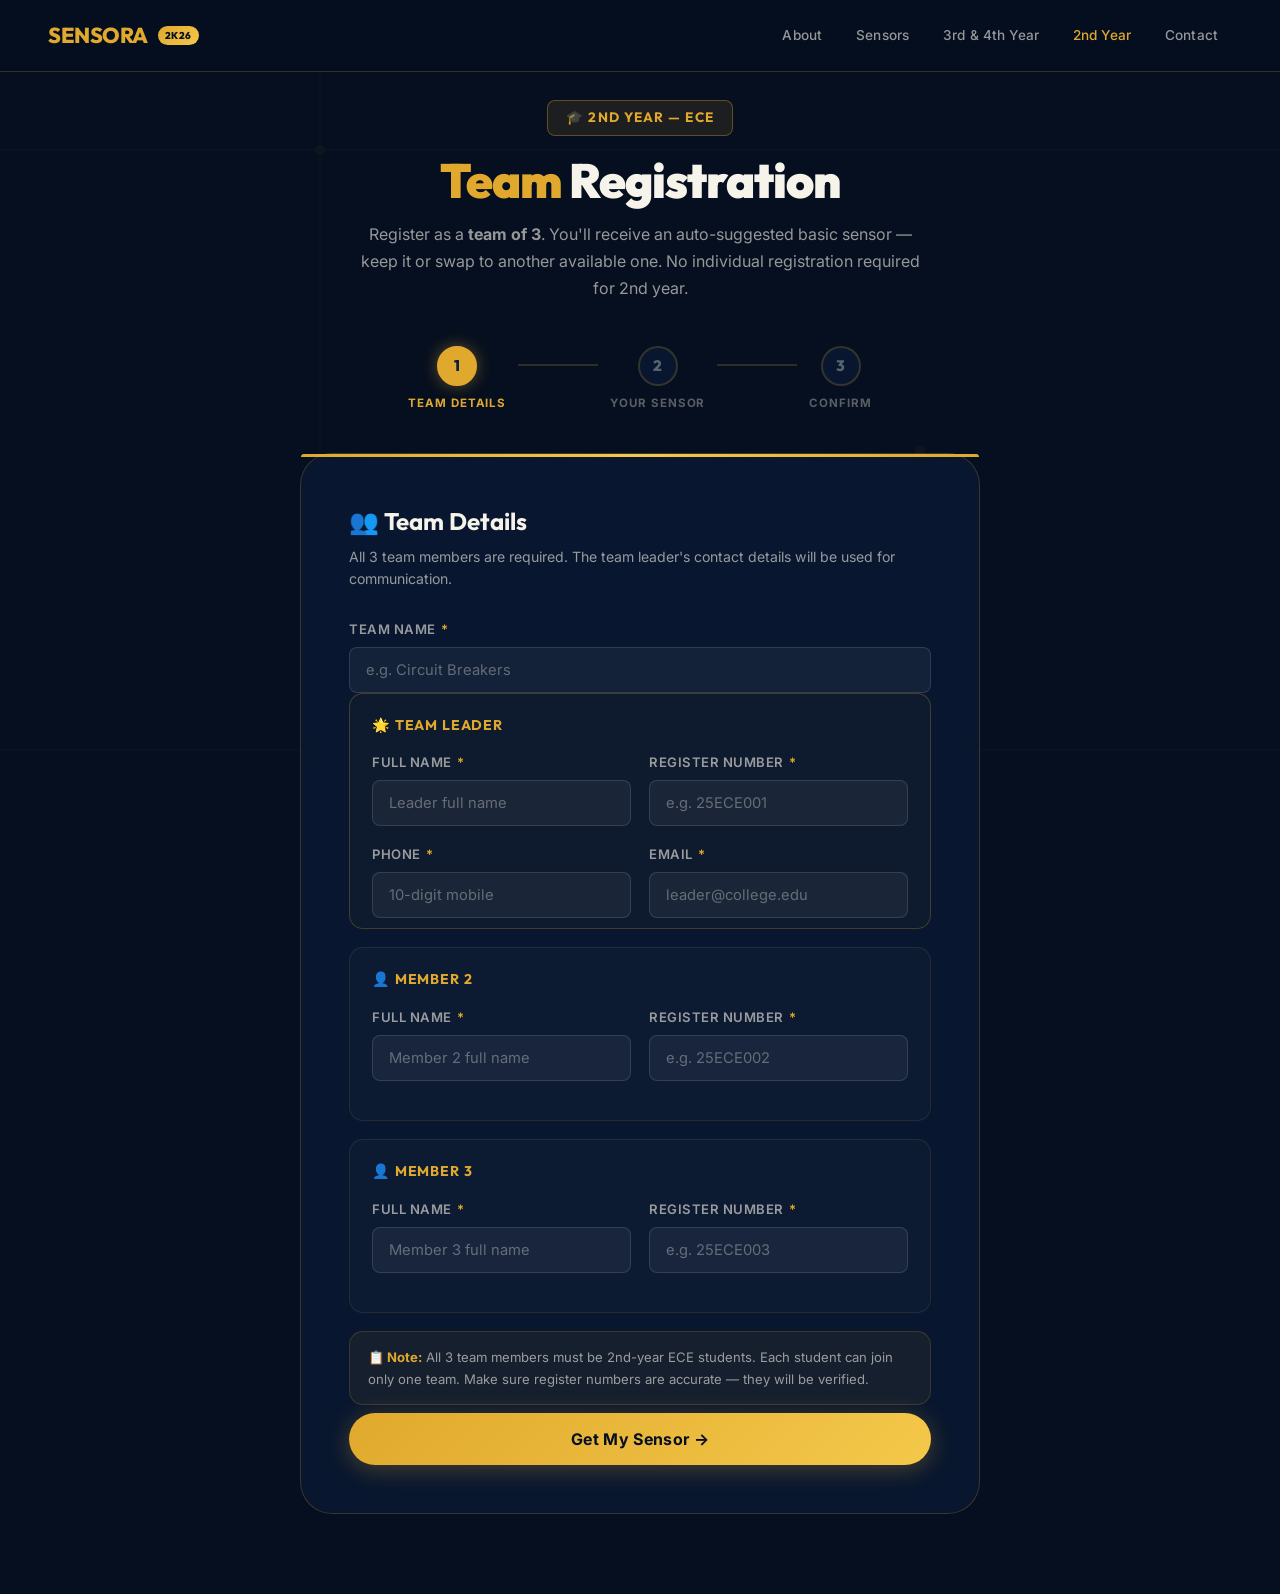
==== commit fc73f8bf: "Add files via upload" ====
--- a/register-2nd.html
+++ b/register-2nd.html
@@ -322,6 +322,7 @@
     document.getElementById('navbar').classList.toggle('scrolled', window.scrollY > 20);
   }, { passive: true });
 </script>
+<script src="data/sensors-data.js"></script>
 <script src="app-2nd.js" defer></script>
 </body>
 </html>
--- a/style.css
+++ b/style.css
@@ -829,13 +829,14 @@
   max-width: 680px;
   backdrop-filter: blur(16px);
   position: relative;
-  overflow: hidden;
+  overflow: visible;
 }
 .form-card::before {
   content: '';
   position: absolute;
   top: 0; left: 0; right: 0; height: 3px;
   background: linear-gradient(90deg, var(--gold), var(--gold-light), var(--gold));
+  border-radius: var(--radius-xl) var(--radius-xl) 0 0;
 }
 .form-title {
   font-family: var(--font-head);
--- a/sections.css
+++ b/sections.css
@@ -504,9 +504,13 @@
    SENSOR SEARCH WIDGET
    ════════════════════════════════════════════════════════════ */
 
-/* Search wrap — parent needs relative for dropdown positioning */
+/* Search container — relative anchor for dropdown positioning */
 #sensor-search-group {
   position: relative;
+}
+.sensor-search-container {
+  position: relative;
+  width: 100%;
 }
 
 /* Search wrap */
@@ -565,13 +569,16 @@
   position: absolute;
   top: calc(100% + 6px);
   left: 0; right: 0;
+  width: 100%;
+  box-sizing: border-box;
   background: #0d2247;
-  border: 1px solid rgba(224,169,46,0.3);
+  border: 1.5px solid rgba(224,169,46,0.35);
   border-radius: var(--radius-md);
-  box-shadow: 0 16px 48px rgba(0,0,0,0.5);
-  z-index: 9999;
-  max-height: 340px;
+  box-shadow: 0 16px 48px rgba(0,0,0,0.6);
+  z-index: 99999;
+  max-height: 320px;
   overflow-y: auto;
+  -webkit-overflow-scrolling: touch;
 }
 .sensor-results-list {
   list-style: none;
@@ -857,8 +864,16 @@
   .dates-grid  { grid-template-columns: 1fr; }
   .highlights-grid { grid-template-columns: 1fr 1fr; }
   .contact-card { flex-direction: column; text-align: center; }
-  .contact-info { text-align: left; }
   .admin-stats-panel { grid-template-columns: 1fr 1fr; }
-  .sensor-results-dropdown { position: fixed; left: 12px; right: 12px; }
+  .sensor-results-dropdown {
+    position: absolute;
+    top: calc(100% + 6px);
+    left: 0;
+    right: 0;
+    width: 100%;
+    max-height: 260px;
+    z-index: 99999;
+    -webkit-overflow-scrolling: touch;
+  }
   .admin-2nd-stats { gap: 8px; }
 }
